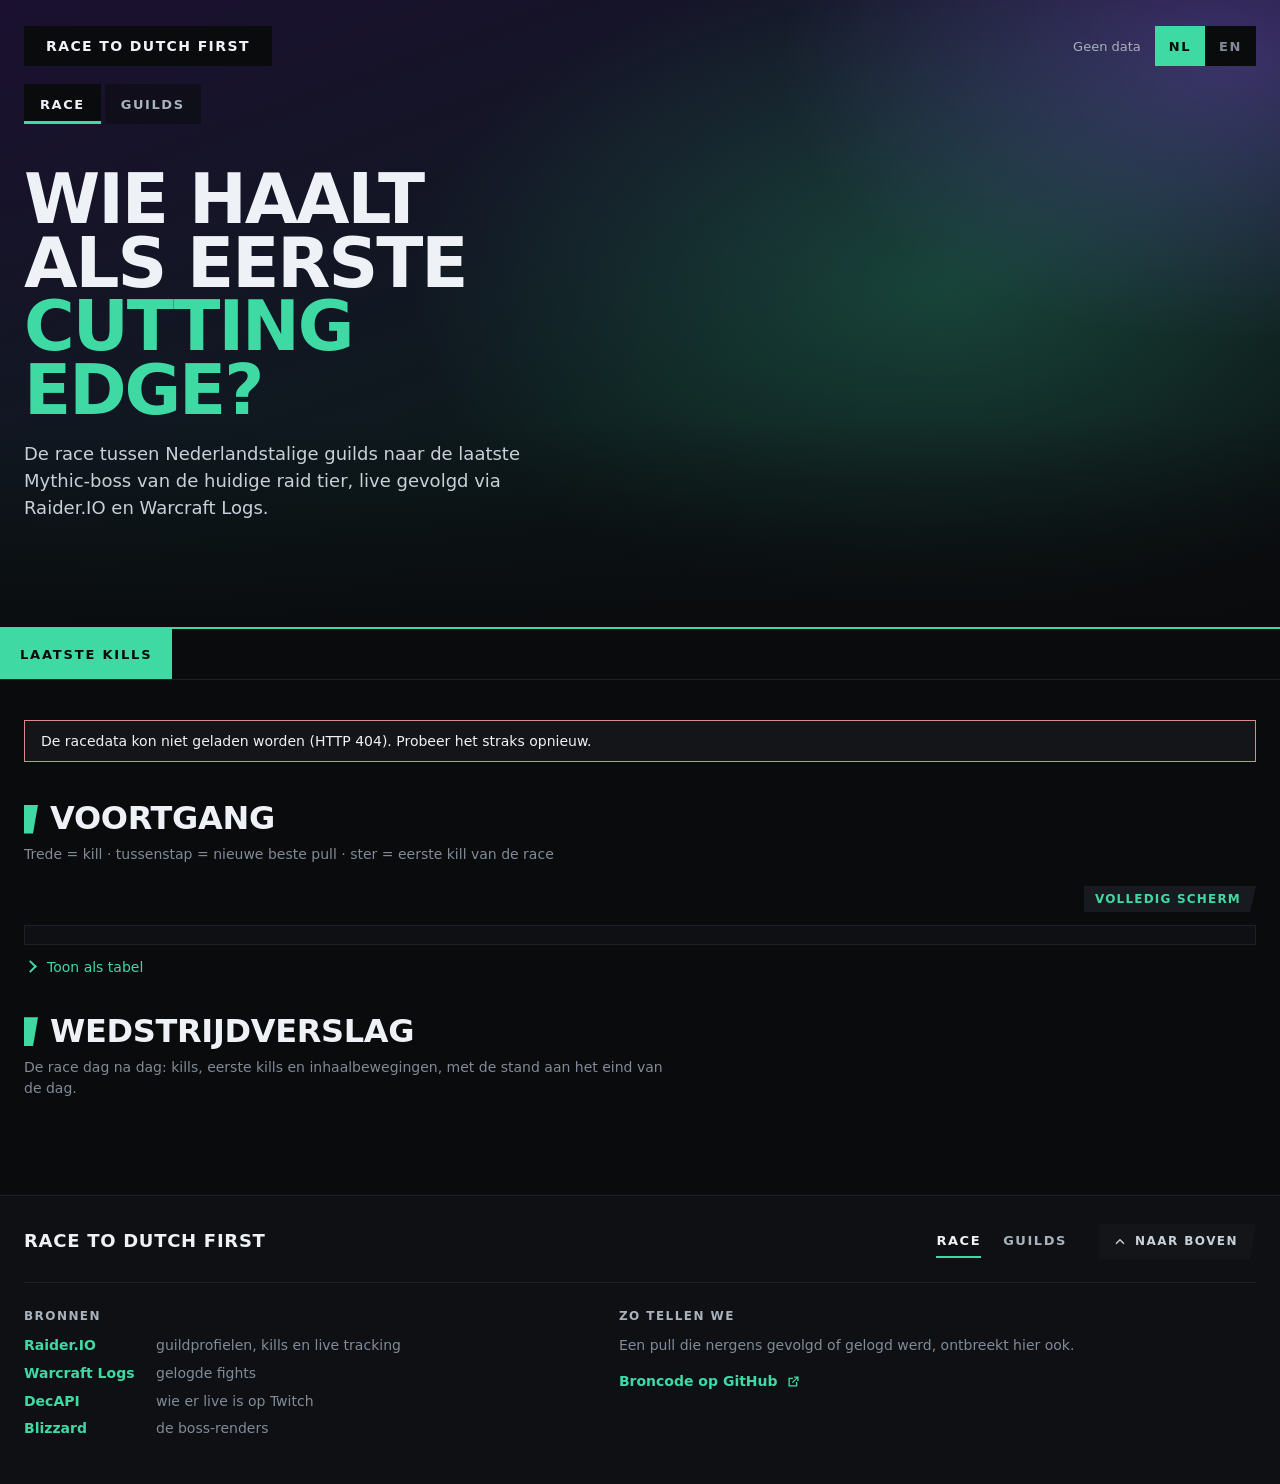
==== site/index.html @ 67e61bc3 "Board as a 9-boss race track, views, legibility floor (#32) * Board as a 9-boss race track, views (R" ====
<!DOCTYPE html>
<html lang="nl">
<head>
<meta charset="utf-8">
<meta name="viewport" content="width=device-width,initial-scale=1">
<meta http-equiv="Content-Security-Policy" content="default-src 'self'; script-src 'self'; style-src 'self' https://fonts.googleapis.com; font-src https://fonts.gstatic.com; img-src 'self' data: https://static-cdn.jtvnw.net; frame-src https://player.twitch.tv; connect-src 'self'; object-src 'none'; base-uri 'none'; form-action 'none';">
<title>Race to Dutch First · Nederlandstalige WoW-guilds naar Cutting Edge</title>
<meta name="description" content="Welke Nederlandstalige World of Warcraft-guild haalt als eerste Cutting Edge? De race naar de laatste Mythic-boss, live gevolgd.">
<link rel="canonical" href="https://racetodutchfirst.bmiest.be/">
<link rel="alternate" hreflang="nl" href="https://racetodutchfirst.bmiest.be/">
<link rel="alternate" hreflang="en" href="https://racetodutchfirst.bmiest.be/?lang=en">
<link rel="alternate" hreflang="x-default" href="https://racetodutchfirst.bmiest.be/">
<meta name="theme-color" content="#0a0b0d">
<meta property="og:type" content="website">
<meta property="og:url" content="https://racetodutchfirst.bmiest.be/">
<meta property="og:site_name" content="Race to Dutch First">
<meta property="og:title" content="Race to Dutch First: wie haalt als eerste Cutting Edge?">
<meta property="og:description" content="De race tussen Nederlandstalige guilds naar de laatste Mythic-boss, live gevolgd. Het klassement in deze afbeelding wordt bij elke verversing opnieuw gemaakt.">
<meta property="og:locale" content="nl_NL">
<meta property="og:locale:alternate" content="en_GB">
<meta property="og:image" content="https://racetodutchfirst.bmiest.be/og.png">
<meta property="og:image:width" content="1200">
<meta property="og:image:height" content="630">
<meta property="og:image:alt" content="Het klassement van Race to Dutch First: per guild de Mythic-kills en de huidige boss.">
<meta name="twitter:card" content="summary_large_image">
<link rel="stylesheet" href="tokens.css">
<link rel="stylesheet" href="style.css">
<link rel="stylesheet" href="halloffame.css">
<link rel="stylesheet" href="splash.css">
</head>
<body>

<header class="sp">
  <div class="sp__top">
    <div class="bug">
      <span id="bugLive" class="bug__live" hidden><span class="live-dot" aria-hidden="true"></span><span data-i18n="hero.live">Live</span></span>
      <span class="bug__title">Race to Dutch First</span>
      <span id="bugDay" class="bug__day" hidden></span>
    </div>
    <div class="sp__end">
      <p id="updated" class="updated sp__upd" data-i18n="footer.loading">Data laden…</p>
      <div id="streamers" class="streamers" hidden>
        <button id="streamersBtn" type="button" class="streamers__btn" aria-expanded="false" aria-controls="streamersPanel" aria-haspopup="dialog">
          <span id="streamersLive" class="streamers__live" hidden><span class="live-dot" aria-hidden="true"></span><span id="streamersLiveN"></span></span>
          <span class="streamers__label" data-i18n="streams.btn">Streamers</span>
        </button>
        <div id="streamersPanel" class="streamers__panel" role="dialog" aria-labelledby="streamersTitle" hidden></div>
      </div>
      <div id="seasonSwitch" class="lang-switch season-switch" role="group" data-i18n-aria-label="season.label" aria-label="Seizoen" hidden></div>
      <div class="lang-switch" role="group" data-i18n-aria-label="lang.label" aria-label="Taal">
        <button type="button" data-lang="nl" aria-pressed="true" lang="nl">NL</button>
        <button type="button" data-lang="en" aria-pressed="false" lang="en">EN</button>
      </div>
    </div>
  </div>

  <nav class="views" data-i18n-aria-label="nav.label" aria-label="Weergave">
    <a href="#race" data-view="race" aria-current="page" data-i18n="nav.race">Race</a>
    <a href="#guilds" data-view="guilds" data-i18n="nav.guilds">Guilds</a>
    <a id="navHof" href="#halloffame" data-view="hof" class="js-nav-hof" data-i18n="nav.hof" hidden>Hall of fame</a>
  </nav>

  <div class="sp__stage v-race">
    <div id="heroArt" class="sp__art" aria-hidden="true" hidden></div>
    <h1 class="sp__title"><span data-i18n="title.a">Wie haalt als eerste</span> <em data-i18n="title.b">Cutting Edge?</em></h1>
    <p class="sp__lead" data-i18n="lead">De race tussen Nederlandstalige guilds naar de laatste Mythic-boss van de huidige raid tier, live gevolgd via Raider.IO en Warcraft Logs.</p>
    <div id="tierPills" class="sp__tier"></div>
    <section id="onAir" class="onair" aria-labelledby="onAirHeading" hidden></section>
    <section class="sp__board" aria-labelledby="ltHeading">
      <h2 id="ltHeading" class="visually-hidden" data-i18n="hero.standings">Klassement</h2>
      <ol id="lowerThirds" class="board"></ol>
    </section>
  </div>

  <div class="ticker v-race">
    <h2 class="ticker__label" data-i18n="feed.h">Laatste kills</h2>
    <ol id="killFeed" class="ticker__list"></ol>
  </div>
</header>

<div class="page">


  <div id="globalError" class="error-capsule" role="alert" hidden></div>

  <section id="winnerBanner" class="winner v-race" aria-live="polite" hidden></section>
  <div id="sideRaids" class="side-raids v-race" hidden></div>

  <section class="view v-race" aria-labelledby="timelineHeading">
    <h2 id="timelineHeading" class="view__title" data-i18n="timeline.h">Voortgang</h2>
    <p class="section-caption" data-i18n="timeline.cap">Trede = kill · tussenstap = nieuwe beste pull · ster = eerste kill van de race</p>
    <div id="timelineBox" class="tl-box">
      <div class="tl-bar">
        <span class="tl-bar__title" data-i18n="timeline.h">Voortgang</span>
        <div id="vgMode" class="seg" role="group" data-i18n-aria-label="vg.mode" aria-label="Weergave van de voortgang"></div>
        <div id="vgRange" class="seg seg--quiet tl-only" role="group" data-i18n-aria-label="vg.range" aria-label="Periode"></div>
        <span id="vgHint" class="tl-hint tl-only"></span>
        <button id="timelineFull" type="button" class="pill pill--action tl-full" aria-pressed="false" aria-controls="timelineBox"><span id="timelineFullLabel">Volledig scherm</span></button>
      </div>
      <div class="tl-stage">
        <div id="timeline" class="chart timeline-chart" tabindex="0" role="group"></div>
        <div id="tlBrush" class="tl-brush" hidden></div>
        <div id="tlReadout" class="tl-readout" role="status"></div>
        <div id="tlBump" class="chart tl-alt" hidden></div>
        <div id="tlSmall" class="chart tl-small" hidden></div>
        <div id="tlPlayer" class="rp-controls" hidden></div>
        <div id="tlReplay" class="tl-replay" hidden></div>
        <div id="tlRing" class="chart tl-alt" hidden></div>
      </div>
    </div>
    <details class="as-table">
      <summary class="disclose" data-i18n="timeline.asTable">Toon als tabel</summary>
      <div class="table-wrap"><table id="timelineTable" class="data-table"></table></div>
    </details>
  </section>

  <section id="raceLog" class="view v-race" aria-labelledby="logHeading">
    <h2 id="logHeading" class="view__title" data-i18n="log.h">Wedstrijdverslag</h2>
    <p class="section-caption" data-i18n="log.cap">De race dag na dag: kills, eerste kills en inhaalbewegingen, met de stand aan het eind van de dag.</p>
    <ol id="logList" class="log"></ol>
    <div id="logMore" class="log-more"></div>
  </section>

  <section class="view v-guilds" aria-labelledby="guildHeading">
    <h2 id="guildHeading" class="view__title" data-i18n="guild.h">Per guild</h2>
    <p class="section-caption" data-i18n="guild.cap">Per boss de killdatum of de beste pull; rechts elke pull op de huidige boss.</p>
    <div class="table-wrap gs-wrap" tabindex="0" role="region" aria-labelledby="guildHeading">
      <table id="guildSheets" class="gs"></table>
    </div>
  </section>

  <section id="hallOfFame" class="view v-hof" aria-labelledby="hofHeading" hidden>
    <h2 id="hofHeading" class="view__title" data-i18n="hof.h">Hall of fame</h2>
    <p class="section-caption" data-i18n="hof.cap">Kies een boss: wie hem als eerste versloeg, met welk team, en wie volgde.</p>
    <div id="hofTabs" class="hof-tabs" role="tablist" aria-label="Bosses" data-i18n-aria-label="hof.tabs"></div>
    <div id="hofStage" class="hof-box" role="tabpanel" tabindex="0"></div>
    <h3 id="hofPresentHeading" class="hof-subtitle" data-i18n="hof.present.h">Altijd paraat</h3>
    <p class="section-caption" data-i18n="hof.present.cap">Per guild de raiders die bij elke Mythic-kill van hun guild waren. Een alt telt apart.</p>
    <div id="hofPresent" class="hof-present"></div>
    <div id="hofMore" class="hof-more"></div>
    <div id="hofAll" class="hof-all" hidden>
      <h3 id="hofRaidersHeading" class="hof-subtitle" data-i18n="hof.raiders.h">Raiders</h3>
      <p class="section-caption" data-i18n="hof.raiders.cap">Eerst wie het vaakst bij de eerste kill van de race was, dan wie de meeste bosses mee versloeg met zijn guild. Het zijn characters, geen spelers: een alt telt apart.</p>
      <div class="table-wrap hof-table-wrap" tabindex="0" role="region" aria-labelledby="hofRaidersHeading">
        <table id="hofRaiders" class="data-table hof-table"></table>
      </div>
    </div>
  </section>


</div>

<footer class="site-footer">
  <div class="ft">
    <div class="ft__head">
      <p class="ft__id"><span class="ft__name">Race to Dutch First</span><span id="ftMeta" class="ft__meta"></span></p>
      <nav class="ft__nav" data-i18n-aria-label="nav.label" aria-label="Weergave">
        <a href="#race" data-view="race" data-i18n="nav.race">Race</a>
        <a href="#guilds" data-view="guilds" data-i18n="nav.guilds">Guilds</a>
        <a href="#halloffame" data-view="hof" class="js-nav-hof" data-i18n="nav.hof" hidden>Hall of fame</a>
      </nav>
      <button id="toTop" type="button" class="ft__up"><svg viewBox="0 0 24 24" aria-hidden="true" focusable="false"><path d="M6 14l6-6 6 6"/></svg><span data-i18n="footer.top">Naar boven</span></button>
    </div>
    <div class="ft__cols">
      <section aria-labelledby="ftSrcH">
        <h2 id="ftSrcH" class="ft__h" data-i18n="footer.src1">Bronnen</h2>
        <ul class="ft__src">
          <li><a href="https://raider.io" rel="noopener">Raider.IO</a><span data-i18n="footer.src2">guildprofielen, kills en live tracking</span></li>
          <li id="srcWcl"><a href="https://www.warcraftlogs.com" rel="noopener">Warcraft Logs</a><span data-i18n="footer.src3">gelogde fights</span></li>
          <li id="srcLive"><a href="https://decapi.me" rel="noopener">DecAPI</a><span data-i18n="footer.srcLive">wie er live is op Twitch</span></li>
          <li><a href="https://worldofwarcraft.blizzard.com" rel="noopener">Blizzard</a><span data-i18n="footer.srcArt">de boss-renders</span></li>
        </ul>
      </section>
      <section aria-labelledby="ftHowH">
        <h2 id="ftHowH" class="ft__h" data-i18n="footer.howH">Zo tellen we</h2>
        <p id="wclNote"></p>
        <p id="pullNote">Een pull die nergens gevolgd of gelogd werd, ontbreekt hier ook.</p>
        <a class="ft__code" href="https://github.com/reniersworx/racetodutchfirst" rel="noopener"><span data-i18n="footer.code">Broncode op GitHub</span><svg viewBox="0 0 24 24" aria-hidden="true" focusable="false"><path d="M14 5h5v5M19 5l-8 8M17 14v5H5V7h5"/></svg></a>
      </section>
    </div>
  </div>
</footer>

<script src="bossart.js"></script>
<script src="i18n.js"></script>
<script src="app.js"></script>
<script src="voortgang.js"></script>
<script src="halloffame.js"></script>
<script src="live.js"></script>
</body>
</html>
---- site/tokens.css ----
@import url('https://fonts.googleapis.com/css2?family=Outfit:wght@300;400;500;600;700;800&family=JetBrains+Mono:wght@400;500;700&display=swap');

:root{
  /* ---- grond -------------------------------------------------------
     Vlakke tinten, geen gradients. Een egaal vlak kost na de keyframe
     bijna geen bitrate; een verloop over 2560px kost 'm elke frame en
     gaat banden op 8 Mbps. */
  --ink-900:#0a0b0d;
  --ink-850:#0e1014;
  --ink-800:#131519;
  --ink-750:#171a1f;
  --ink-700:#1e2228;
  --ink-600:#2a2f37;
  --ink-500:#3a414b;
  --ink-400:#5b6470;
  --ink-300:#818b98;
  --ink-200:#a8b1bc;

  /* Niet puur #fff: puur wit clipt en gaat ringen op de AMF-encoder. */
  --paper    :#eef1f5;
  --paper-dim:#c9d0d8;

  /* ---- accenten ----------------------------------------------------
     jade  = Mistweaver Monk (#00ff98) gedempt zodat hij niet bloedt
     holy  = Priest klassekleur, puur wit, alleen voor lichtaccenten */
  --jade      :#3fd9a4;
  --jade-deep :#1f8d68;
  --jade-ghost:rgba(63,217,164,.13);
  --holy      :#ffffff;
  --gold      :#d8b263;
  --rose      :#d98b8b;
  /* Alleen voor LIVE (het blokje in de bug van de webpagina's), nooit op
     een stream-pagina: daar weet iedereen al dat je live bent. Familie-
     token uit bmiest-design; de race-site leest hem vanaf hier. */
  --live-red  :#c93339;

  /* ---- vorm (uit Amused: capsules, pillen, ribbons) ---------------- */
  --r-cap :30px;
  --r-pill:999px;
  --pad   :32px;
  --gap   :20px;

  --f-display:'Outfit','Segoe UI',system-ui,-apple-system,sans-serif;
  --f-mono   :'JetBrains Mono','Cascadia Mono',Consolas,monospace;

  /* ---- motion ------------------------------------------------------
     Kort en lokaal. Doorlopende animatie over de volle breedte trekt
     bitrate weg bij je gameplay, dus die zit er nergens in. */
  --t-fast:160ms;
  --t-med :300ms;
  --t-slow:420ms;
  --ease  :cubic-bezier(.22,.61,.36,1);
}

*{margin:0;padding:0;box-sizing:border-box}

body{
  font-family:var(--f-display);
  color:var(--paper);
  -webkit-font-smoothing:antialiased;
  overflow:hidden;
}

.mono{font-family:var(--f-mono);font-variant-numeric:tabular-nums}
.u    {text-transform:uppercase;letter-spacing:.14em}
---- site/style.css ----
/* =====================================================================
   Race to Dutch First: the sections below the hero (splash.css is the hero).
   Design language v2 (DESIGN.md): the overlay's ribbons, slanted pills, the
   flat inks. Colours, fonts and radii come from tokens.css
   (copied unchanged from the overlay; --live-red sits in splash.css);
   a guild's own colour arrives from race.json as --guild on its element.
   tokens.css sets body{overflow:hidden} for a fixed OBS canvas: undone here.
   ===================================================================== */

html { background: var(--ink-900); }
body { overflow: auto; background: var(--ink-900); min-height: 100vh; }

a { color: var(--jade); text-decoration-color: var(--jade-ghost); text-underline-offset: 3px; }
a:hover { text-decoration-color: var(--jade); }
:focus-visible { outline: 2px solid var(--jade); outline-offset: 3px; }
[hidden] { display: none !important; }

.page {
  max-width: 1320px; margin: 0 auto; padding: 40px 24px 72px;
  display: flex; flex-direction: column; gap: 40px;
}

.visually-hidden {
  position: absolute; width: 1px; height: 1px; overflow: hidden;
  clip-path: inset(50%); white-space: nowrap;
}

/* ---- ribbon (the board rows in the hero) ------------------------------ */
.rib { display: flex; flex-direction: column; flex: 0 0 auto; min-width: 0; }
.rib__bar {
  height: var(--rib-h, 34px); padding: 1px; background: var(--ink-600);
  clip-path: polygon(0 0, 100% 0, calc(100% - var(--rib-cut, 11px)) 100%, 0 100%);
}
.rib__in {
  height: 100%; display: flex; align-items: center; background: var(--ink-800);
  clip-path: polygon(0 0, 100% 0, calc(100% - var(--rib-cut, 11px) + 1px) 100%, 0 100%);
  padding-right: calc(var(--rib-cut, 11px) + 12px);
}
.rib__acc {
  flex: 0 0 var(--rib-h, 34px); width: var(--rib-h, 34px); height: 100%;
  background: var(--acc, var(--jade)); color: var(--ink-900);
  clip-path: polygon(0 0, 100% 0, calc(100% - 10px) 100%, 0 100%);
  display: grid; place-items: center;
}
.rib__acc svg { width: 15px; height: 15px; }
.rib__val { padding-left: 13px; font-size: 16px; font-weight: 600; white-space: nowrap; }

/* NL | EN in the top bar's broadcast-bug language: flush square blocks at its height, the
   active one solid jade like the race day, the other on ink. */
.lang-switch { display: inline-flex; flex: 0 0 auto; height: 40px; }
.lang-switch button {
  font: inherit; font-size: 13px; font-weight: 800; letter-spacing: .12em; cursor: pointer;
  padding: 0 14px; border: 0; background: var(--ink-900); color: var(--ink-300);
  transition: color var(--t-fast) var(--ease), background var(--t-fast) var(--ease);
}
.lang-switch button:hover { color: var(--paper); }
.lang-switch button[aria-pressed="true"] { background: var(--jade); color: var(--ink-900); }

/* ---- header ---------------------------------------------------------- */


/* ---- pills ------------------------------------------------------------ */
.pill {
  display: inline-flex; align-items: center; gap: 6px; padding: 6px 15px 6px 11px;
  font-size: 12px; font-weight: 700; letter-spacing: .1em; text-transform: uppercase; white-space: nowrap;
  background: var(--ink-750); color: var(--ink-200);
  clip-path: polygon(0 0, 100% 0, calc(100% - 6px) 100%, 0 100%);
}
/* A pill that is a button (Hall of fame: show all raiders). */
.pill--action { border: 0; font-family: inherit; cursor: pointer; color: var(--jade); transition: background var(--t-fast) var(--ease); }
.pill--action:hover { background: var(--ink-700); }

/* ---- sections --------------------------------------------------------- */
.view { min-width: 0; }
/* Section heads in the poster's voice: Outfit 800 caps behind a slanted jade cap. */
.view__title {
  display: flex; align-items: center; gap: 12px; margin-bottom: 8px;
  font-size: clamp(24px, 2.6vw, 32px); font-weight: 800; letter-spacing: -.01em; line-height: 1.05;
  text-transform: uppercase; color: var(--paper);
}
.view__title::before {
  content: ""; flex: 0 0 14px; width: 14px; height: .9em; background: var(--jade);
  clip-path: polygon(0 0, 100% 0, calc(100% - 5px) 100%, 0 100%);
}
.section-caption { font-size: 14px; line-height: 1.5; color: var(--ink-300); max-width: 72ch; margin-bottom: 18px; }
.chart { width: 100%; min-width: 0; }
.chart svg { display: block; width: 100%; height: auto; overflow: visible; }
.muted-note { color: var(--ink-300); font-size: 14px; }

.error-capsule {
  display: flex; align-items: center; gap: 10px; padding: 12px 16px; font-size: 14px;
  background: var(--ink-800); border: 1px solid var(--rose); color: var(--paper);
}

/* ---- winner banner ---------------------------------------------------- */
.winner {
  display: grid; grid-template-columns: auto minmax(0, 1fr); align-items: center; gap: 22px;
  padding: 26px 30px; background: var(--ink-800); border: 2px solid var(--gold);
}
.winner__icon { width: 64px; height: 64px; color: var(--gold); }
.winner__label { font-size: 12px; font-weight: 700; letter-spacing: .2em; text-transform: uppercase; color: var(--gold); }
.winner__name { font-size: clamp(30px, 5vw, 52px); font-weight: 700; line-height: 1.05; letter-spacing: -.02em; color: var(--paper); }
.winner__text { margin-top: 6px; font-size: 16px; color: var(--paper-dim); }

/* ---- race track (SVG) --------------------------------------------------- */
.timeline-chart text { font-family: var(--f-display); }
.svg-axis { fill: var(--ink-300); font-size: 12px; font-family: var(--f-mono) !important; }
.svg-grid { stroke: var(--ink-700); stroke-width: 1; }


/* ---- raiding now: the jade pulsing dot (board rows, Per guild rows) ---------- */
.live-dot {
  width: 7px; height: 7px; border-radius: var(--r-pill); background: var(--jade); flex: 0 0 7px;
  animation: live-pulse 1.6s var(--ease) infinite;
}
@keyframes live-pulse { 50% { opacity: .3; } }


/* ---- legend + tables ------------------------------------------------------ */
.legend { display: flex; flex-wrap: wrap; gap: 8px 20px; list-style: none; margin-top: 14px; font-size: 14px; color: var(--paper-dim); }
.legend li { display: inline-flex; align-items: center; gap: 8px; }
.swatch { width: 14px; height: 4px; background: var(--guild, var(--jade)); flex: 0 0 14px; }
.dot { width: 9px; height: 9px; border-radius: var(--r-pill); background: var(--guild, var(--jade)); flex: 0 0 9px; display: inline-block; }

.as-table { margin-top: 14px; font-size: 14px; color: var(--paper-dim); }
.as-table summary { cursor: pointer; color: var(--jade); width: max-content; }
/* One drawn disclosure mark for every <details> on the page (no browser triangle). */
.disclose { list-style: none; display: flex; align-items: center; gap: 10px; }
.disclose::-webkit-details-marker { display: none; }
.disclose::before {
  content: ""; flex: 0 0 auto; width: 7px; height: 7px; margin: 0 2px; border-right: 2px solid var(--jade); border-bottom: 2px solid var(--jade);
  transform: rotate(-45deg); transition: transform var(--t-fast) var(--ease);
}
details[open] > .disclose::before { transform: rotate(45deg); }
.as-table[open] summary { margin-bottom: 10px; }
.table-wrap { max-width: 100%; }
.data-table { border-collapse: collapse; font-size: 13px; }
.data-table th, .data-table td { text-align: left; padding: 6px 14px 6px 0; border-bottom: 1px solid var(--ink-700); vertical-align: top; }
.data-table th { color: var(--ink-200); font-weight: 600; }

.ce-tag { margin-left: 8px; font-size: 12px; font-weight: 700; letter-spacing: .12em; color: var(--jade); }
.pill--jade { color: var(--jade); }
::selection { background: var(--jade-ghost); color: var(--paper); }
.boss-thumb {
  display: inline-grid; place-items: center; width: 40px; height: 40px; margin-right: 12px; vertical-align: middle;
  overflow: hidden; background: var(--ink-750); clip-path: polygon(0 0, 100% 0, calc(100% - 6px) 100%, 0 100%);
}
.boss-thumb img { width: 100%; height: 100%; object-fit: cover; object-position: 50% 0; }
.boss-thumb__mono { font-size: 18px; font-weight: 800; color: var(--ink-400); }

/* ---- Voortgang chart ---------------------------------------------------------------- */
.svg-night { fill: rgba(63, 217, 164, .045); }
.svg-step { fill: none; stroke: var(--guild); stroke-linejoin: round; stroke-linecap: round; }
.svg-node { fill: var(--ink-850); stroke: var(--guild); stroke-width: 2; }
.svg-star { fill: var(--gold); stroke: var(--ink-850); stroke-width: 1.5; }
.svg-end { fill: var(--guild); font: 700 14px var(--f-display); }
.svg-end__n { fill: var(--paper-dim); font: 500 12px var(--f-mono); }
.svg-end__go { fill: var(--ink-200); font: 500 12px var(--f-mono); }
/* The finish: a jade band over the top level, the CE boss's head and name in it, a 2px line. */
.svg-finish { fill: rgba(63, 217, 164, .1); }
.svg-finish__line { stroke: var(--jade); stroke-width: 2; }
.svg-finish__label { fill: var(--jade); font: 800 12px var(--f-display); letter-spacing: .12em; text-transform: uppercase; }
/* The way still to go: a bar per guild from where it stands up to the finish line. */
/* The chosen moment. */
.svg-cross { stroke: var(--paper-dim); stroke-width: 1; stroke-dasharray: 3 3; }
.svg-cross-dot { fill: var(--ink-900); stroke: var(--guild); stroke-width: 2.5; }
.timeline-chart {
  background: var(--ink-850); border: 1px solid var(--ink-700); padding: 14px 0 4px;
  cursor: crosshair; touch-action: pan-y; user-select: none; -webkit-user-select: none;
}
.timeline-chart:focus-visible { outline-offset: 2px; }
.tl-stage { position: relative; }
/* Drag to zoom: the stretch being selected. */
.tl-brush {
  position: absolute; pointer-events: none; left: var(--bx); width: var(--bw); top: calc(var(--by) + 15px); height: var(--bh);
  background: rgba(63, 217, 164, .12); box-shadow: inset 1px 0 0 var(--jade), inset -1px 0 0 var(--jade);
}
/* The standings at the chosen moment (now, until one is picked), in a strip under the chart: it
   never covers a line, and its rank blocks carry the guild colours, so it is the legend too. */
.tl-readout { margin-top: 4px; padding: 10px 14px 12px; background: var(--ink-850); border: 1px solid var(--ink-700); }
.tl-readout__head { display: flex; align-items: center; gap: 10px; min-height: 24px; margin-bottom: 8px; }
.tl-readout__when { font-size: 14px; font-weight: 700; color: var(--paper); }
.tl-readout__day { font-family: var(--f-mono); font-size: 12px; color: var(--ink-300); }
.tl-readout__x {
  display: inline-flex; align-items: center; gap: 6px; height: 26px; margin-left: auto; padding: 0 8px; border: 0;
  background: none; color: var(--ink-300); font: inherit; font-size: 12px; font-weight: 700; letter-spacing: .1em; text-transform: uppercase; cursor: pointer;
}
.tl-readout__x:hover { color: var(--paper); }
.tl-readout__list { list-style: none; display: grid; grid-template-columns: repeat(auto-fit, minmax(210px, 1fr)); gap: 8px 18px; }
.tl-readout__list li { display: grid; grid-template-columns: 22px minmax(0, 1fr) auto; gap: 0 10px; align-items: baseline; min-width: 0; }
.tl-readout__rank {
  grid-row: 1 / 3; align-self: start; display: grid; place-items: center; height: 22px; margin-top: 1px;
  background: var(--guild); color: var(--ink-900); font-family: var(--f-mono); font-size: 12px; font-weight: 800;
  clip-path: polygon(0 0, 100% 0, calc(100% - 3px) 100%, 0 100%);
}
.tl-readout__name { font-size: 14px; font-weight: 600; color: var(--paper); overflow: hidden; text-overflow: ellipsis; white-space: nowrap; }
.tl-readout__k { font-family: var(--f-mono); font-size: 13px; font-weight: 700; color: var(--paper); }
.tl-readout__boss { grid-column: 2 / 4; font-size: 12px; color: var(--paper-dim); overflow: hidden; text-overflow: ellipsis; white-space: nowrap; }
.tl-readout.is-picked { border-color: var(--ink-600); }

/* The bar above the chart: Grafiek | Replay, the period, a one-line hint, full screen. Flush
   blocks like NL | EN, a step smaller; the period's open block in paper on ink-700. */
.seg { display: inline-flex; flex: 0 0 auto; height: 32px; }
.seg button {
  font: inherit; font-size: 12px; font-weight: 800; letter-spacing: .1em; text-transform: uppercase; cursor: pointer;
  padding: 0 12px; border: 0; background: var(--ink-850); color: var(--ink-300);
  transition: color var(--t-fast) var(--ease), background var(--t-fast) var(--ease);
}
.seg button:hover { color: var(--paper); }
.seg button[aria-pressed="true"] { background: var(--jade); color: var(--ink-900); }
.seg--quiet button[aria-pressed="true"] { background: var(--ink-700); color: var(--paper); }
.seg button:focus-visible { outline-offset: -2px; }
.tl-hint { flex: 1 1 240px; min-width: 0; font-size: 13px; color: var(--ink-300); }
.tl-box:not([data-mode="chart"]) .tl-only, .tl-box:not([data-mode="chart"]) .tl-readout { display: none !important; }
/* One guild in focus: the rest fade (setFocus in voortgang.js). */
#timelineBox .is-dim { opacity: .18; transition: opacity var(--t-fast) var(--ease); }
#timelineBox .tl-readout li.is-dim { opacity: .4; }
#timelineBox [data-guild] { transition: opacity var(--t-fast) var(--ease); }
.svg-end, .tl-readout__list li { cursor: pointer; }

/* Plaatsen and Ronde: the chart well; Per guild: a grid of small wells. */
.tl-alt { background: var(--ink-850); border: 1px solid var(--ink-700); padding: 14px 0 4px; }
.svg-bump { fill: none; stroke: var(--guild); stroke-width: 4; stroke-linejoin: round; }
.svg-pass { fill: var(--ink-900); stroke: var(--guild); stroke-width: 2.5; }
.svg-pass__lbl { fill: var(--paper-dim); font: 12px var(--f-display); }
.sm-grid { display: grid; grid-template-columns: repeat(var(--sm-cols, 3), minmax(0, 1fr)); gap: 10px; }
.sm { background: var(--ink-850); border: 1px solid var(--ink-700); padding: 10px 0 2px; }
.sm svg { display: block; }
.sm__head { display: flex; align-items: baseline; gap: 8px; padding: 0 10px; }
.sm__rank { align-self: center; display: grid; place-items: center; width: 22px; height: 22px; background: var(--guild); color: var(--ink-900); font-size: 12px; font-weight: 800; clip-path: polygon(0 0, 100% 0, calc(100% - 3px) 100%, 0 100%); }
.sm__name { flex: 1 1 auto; min-width: 0; font-size: 15px; font-weight: 600; color: var(--paper); overflow: hidden; text-overflow: ellipsis; white-space: nowrap; }
.sm__k { margin-left: 0; font-size: 13px; font-weight: 700; color: var(--paper); }
.sm__go { font-size: 12px; color: var(--ink-300); white-space: nowrap; }
.sm__k { white-space: nowrap; }
.svg-ghost { fill: none; stroke: var(--ink-500); stroke-width: 1.25; }
.svg-area { fill: var(--guild); fill-opacity: .14; stroke: none; }
.svg-lane { fill: none; stroke: var(--ink-750); }
.svg-lane__fill { fill: none; stroke: var(--guild); }
.svg-runner { fill: var(--guild); stroke: var(--ink-850); stroke-width: 2.5; }
.svg-ring__start { fill: var(--jade); font: 800 12px var(--f-display); letter-spacing: .14em; }
.svg-ring__day { fill: var(--jade); font: 800 13px var(--f-display); letter-spacing: .14em; }
.svg-ring__row { fill: var(--guild, var(--paper)); font: 700 15px var(--f-display); }
.tl-box > .tl-stage > #tlPlayer { margin-bottom: 8px; }

/* ---- Wedstrijdverslag: the race as a live blog, newest day first ------------------------ */
.log { list-style: none; display: grid; border-left: 2px solid var(--ink-700); margin-left: 5px; }
.log-day { position: relative; display: grid; grid-template-columns: 170px minmax(0, 1fr); gap: 18px; padding: 14px 0 22px 22px; }
.log-day::before { content: ""; position: absolute; left: -7px; top: 18px; width: 12px; height: 12px; background: var(--jade); clip-path: polygon(0 0, 100% 0, calc(100% - 3px) 100%, 0 100%); }
.log-when { display: grid; gap: 2px; align-content: start; }
.log-when b { font-size: 16px; font-weight: 800; letter-spacing: .04em; text-transform: uppercase; color: var(--paper); }
.log-when span { font-size: 13px; color: var(--ink-300); }
.log-ev { list-style: none; display: grid; gap: 6px; }
.log-e { display: grid; grid-template-columns: 50px minmax(0, 1fr); gap: 10px; font-size: 15px; line-height: 1.45; color: var(--paper-dim); }
.log-e b { font-weight: 600; color: var(--paper); }
.log-e b.log-guild { color: var(--guild); }
.log-t { padding-top: 2px; font-size: 13px; color: var(--ink-300); }
.log-e--first .log-t { color: var(--gold); }
.log-e--pass .log-t { color: var(--jade); }
.log-stand { list-style: none; display: flex; flex-wrap: wrap; gap: 4px; margin-top: 12px; }
.log-stand li { display: inline-flex; align-items: center; gap: 8px; height: 26px; padding-right: 10px; background: var(--ink-800); font-size: 12px; color: var(--paper-dim); }
.log-stand li .mono { color: var(--paper); }
.log-stand__rank { align-self: stretch; display: grid; place-items: center; width: 22px; background: var(--guild); color: var(--ink-900) !important; font-weight: 800; clip-path: polygon(0 0, 100% 0, calc(100% - 3px) 100%, 0 100%); }
.log-more { margin-top: 6px; }
@media (max-width: 720px) {
  .log-day { grid-template-columns: minmax(0, 1fr); gap: 8px; padding-left: 18px; }
  .log-e { grid-template-columns: 44px minmax(0, 1fr); font-size: 14px; }
}

/* ---- Replay: a lane per guild on the board's race track, the finish at the end ---------- */
.tl-replay { padding: 16px 18px 18px; background: var(--ink-850); border: 1px solid var(--ink-700); }
.rp-controls { display: flex; align-items: center; gap: 16px; margin-bottom: 10px; }
.rp-play {
  display: inline-flex; align-items: center; gap: 8px; height: 40px; padding: 0 16px 0 12px; border: 0; cursor: pointer;
  background: var(--jade); color: var(--ink-900); font: inherit; font-size: 13px; font-weight: 800; letter-spacing: .12em; text-transform: uppercase;
  clip-path: polygon(0 0, 100% 0, calc(100% - 8px) 100%, 0 100%);
}
.rp-play svg { width: 18px; height: 18px; fill: currentColor; }
.rp-play[aria-pressed="true"] { background: var(--paper-dim); }
.rp-play:focus-visible { outline-offset: 3px; }
.rp-slider { flex: 1 1 auto; min-width: 0; height: 28px; margin: 0; background: transparent; cursor: pointer; -webkit-appearance: none; appearance: none; }
.rp-slider::-webkit-slider-runnable-track { height: 6px; background: linear-gradient(90deg, var(--jade) var(--fill, 0%), var(--ink-700) 0); }
.rp-slider::-moz-range-track { height: 6px; background: var(--ink-700); }
.rp-slider::-moz-range-progress { height: 6px; background: var(--jade); }
.rp-slider::-webkit-slider-thumb { -webkit-appearance: none; width: 12px; height: 24px; margin-top: -9px; border: 0; background: var(--paper); }
.rp-slider::-moz-range-thumb { width: 12px; height: 24px; border: 0; border-radius: 0; background: var(--paper); }
.rp-slider:focus-visible { outline-offset: 4px; }
.rp-when { flex: 0 0 auto; min-width: 150px; text-align: right; font-family: var(--f-mono); font-size: 13px; color: var(--paper-dim); }
.rp-lanes { list-style: none; display: grid; gap: 6px; }
.rp-lane { display: grid; grid-template-columns: minmax(0, 280px) minmax(0, 1fr) 40px 64px; align-items: center; gap: 0 10px; min-height: 52px; }
.rp-lane--head { min-height: 0; margin-bottom: 2px; }
.rp-who { display: flex; align-items: center; gap: 12px; min-width: 0; height: 46px; padding-right: 18px; background: var(--ink-800); clip-path: polygon(0 0, 100% 0, calc(100% - 10px) 100%, 0 100%); }
.rp-rank { align-self: stretch; display: grid; place-items: center; flex: 0 0 40px; background: var(--guild); color: var(--ink-900); font-size: 18px; font-weight: 800; }
.rp-name { display: grid; min-width: 0; line-height: 1.25; }
.rp-name b { font-size: 16px; font-weight: 600; color: var(--paper); overflow: hidden; text-overflow: ellipsis; white-space: nowrap; }
.rp-boss { font-size: 12px; color: var(--paper-dim); overflow: hidden; text-overflow: ellipsis; white-space: nowrap; }
.rp-track { height: 20px; }
/* The finish line: jade, the height of the lane; the head row carries the CE boss. */
.rp-finish { position: relative; align-self: stretch; }
.rp-finish::before { content: ""; position: absolute; top: -3px; bottom: -3px; left: 0; width: 2px; background: var(--jade); }
.rp-finish--head { display: flex; flex-direction: column; align-items: flex-start; gap: 2px; padding-left: 0; }
.rp-finish--head::before { display: none; }
.rp-ce { width: 40px; height: 40px; margin: 0; }
.rp-finish--head b { font-size: 12px; font-weight: 800; letter-spacing: .12em; color: var(--jade); }
.rp-k { font-size: 22px; font-weight: 800; color: var(--paper); text-align: right; }
.rp-k small { font-size: 13px; font-weight: 600; color: var(--ink-300); }
.rp-lane.is-lead .rp-k { color: var(--gold); }
.tl-box.is-full .tl-replay, .tl-box.is-full .tl-small { flex: 1; min-height: 0; overflow-y: auto; }
.tl-box.is-full .tl-alt { flex: 1; min-height: 0; overflow: hidden; }
@media (max-width: 720px) {
  .rp-controls { flex-wrap: wrap; gap: 10px 12px; }
  .rp-slider { flex-basis: 100%; order: 3; }
  .rp-when { min-width: 0; margin-left: auto; }
  .rp-lane { grid-template-columns: minmax(0, 1fr) 30px 52px; grid-template-areas: "who who k" "track finish finish"; gap: 6px 8px; }
  .rp-lane--head { display: none; }
  .rp-who { grid-area: who; height: 40px; }
  .rp-rank { flex-basis: 34px; font-size: 15px; }
  .rp-track { grid-area: track; height: 14px; }
  .rp-finish { grid-area: finish; }
  .rp-k { grid-area: k; font-size: 18px; }
  .tl-replay { padding: 12px; }
}

/* Voortgang full screen: the box (bar, chart, legend) covers the screen; the chart takes the
   rest of the height and redraws to it. Outside full screen only the button shows in the bar. */
.tl-bar { display: flex; flex-wrap: wrap; align-items: center; gap: 10px 12px; margin-bottom: 10px; }
.tl-full { margin-left: auto; }
@media (max-width: 720px) {
  /* Phones: the view switch and full screen on one row, the period and the hint under it. */
  #vgMode { order: 1; flex: 1 1 100%; max-width: 100%; overflow-x: auto; scrollbar-width: none; }
  #vgMode button { flex: 0 0 auto; }
  .tl-full { order: 2; }
  #vgRange { order: 3; }
  .tl-hint { order: 4; flex-basis: 100%; }
}
.tl-bar__title { display: none; }
.tl-full__icon { width: 12px; height: 12px; fill: none; stroke: currentColor; stroke-width: 2; stroke-linecap: square; }
.tl-box.is-full {
  position: fixed; inset: 0; z-index: 60; display: flex; flex-direction: column; gap: 10px;
  padding: max(16px, env(safe-area-inset-top)) max(24px, env(safe-area-inset-right)) max(16px, env(safe-area-inset-bottom)) max(24px, env(safe-area-inset-left));
  background: var(--ink-900);
}
.tl-box.is-full .tl-bar { justify-content: space-between; margin-bottom: 0; }
.tl-box.is-full .tl-bar__title { display: block; font-size: clamp(18px, 2vw, 26px); font-weight: 800; text-transform: uppercase; color: var(--paper); }
.tl-box.is-full .timeline-chart { flex: 1; min-height: 0; overflow: hidden; }
.tl-box.is-full .tl-stage { flex: 1; min-height: 0; display: flex; flex-direction: column; }
body.has-full { overflow: hidden; }
/* On a big screen the labels grow a step with the chart. */
@media (min-width: 900px) {
  .tl-box.is-full .svg-axis { font-size: 13px; }
  .tl-box.is-full .svg-end { font-size: 16px; }
  .tl-box.is-full .svg-end__n, .tl-box.is-full .svg-end__pct { font-size: 14px; }
}
@media (max-width: 600px) { .tl-box.is-full { padding-left: max(12px, env(safe-area-inset-left)); padding-right: max(12px, env(safe-area-inset-right)); } }

/* ---- Per guild: a row per guild, a cell per boss, then its current-boss pulls ---------- */
.gs-wrap { position: relative; overflow-x: auto; margin: -6px; } /* relative: clips the cells' visually-hidden text too */
/* Fixed layout: the guild and pulls columns keep their width, the nine bosses share the rest. */
.gs { width: 100%; min-width: 1040px; table-layout: fixed; border-collapse: separate; border-spacing: 6px; font-size: 13px; }
.gs-corner, .gs-who { width: 240px; }
.gs-pulls-h, .gs-pulls { width: 230px; }
.gs th, .gs td { text-align: left; vertical-align: middle; }
.gs thead th { vertical-align: bottom; padding: 0 0 4px; font-weight: 500; }
.gs-boss { font-size: 12px; line-height: 1.25; color: var(--ink-200); }
.gs-boss .boss-thumb { display: grid; margin: 0 0 6px; }
.gs-boss__label { display: flex; flex-wrap: wrap; align-items: baseline; gap: 0 5px; min-width: 0; min-height: 2.5em; }
/* Two lines, so a long boss name reads whole instead of ending in an ellipsis. */
.gs-boss__name { min-width: 0; display: -webkit-box; -webkit-box-orient: vertical; -webkit-line-clamp: 2; overflow: hidden; overflow-wrap: anywhere; }
.gs-boss .ce-tag { margin-left: 0; flex: 0 0 auto; }
.gs thead .gs-pulls-h { font-size: 12px; font-weight: 700; letter-spacing: .1em; text-transform: uppercase; color: var(--ink-300); }
.gs-who, .gs-corner { position: sticky; left: 0; z-index: 1; padding: 0; background: var(--ink-900); }
.gs-who__in {
  display: grid; grid-template-columns: 42px minmax(0, 1fr) auto; align-items: center; gap: 0 10px; min-height: 58px; padding-right: 18px;
  background: var(--ink-800); clip-path: polygon(0 0, 100% 0, calc(100% - 10px) 100%, 0 100%);
}
.gs-who__rank { align-self: stretch; display: grid; place-items: center; background: var(--guild); color: var(--ink-900); font-size: 18px; font-weight: 800; }
.gs-who__name { display: flex; flex-direction: column; gap: 2px; min-width: 0; padding-left: 2px; font-size: 16px; font-weight: 600; }
.gs-who__name a { color: var(--paper); text-decoration: none; line-height: 1.15; overflow-wrap: break-word; display: -webkit-box; -webkit-box-orient: vertical; -webkit-line-clamp: 2; overflow: hidden; }
.gs-who__name a:hover { color: var(--jade); }
.gs-who__name .row__live { margin-left: 0; }
.gs-who__wr { font-size: 13px; font-weight: 500; line-height: 1.3; color: var(--ink-300); font-variant-numeric: tabular-nums; }
.gs-who__k { font-size: 22px; font-weight: 800; color: var(--paper); }
.gs-who__k small { font-size: 13px; font-weight: 600; color: var(--ink-300); }
.gs-row--lead .gs-who__k { color: var(--gold); }
.gs-cell { padding: 8px 9px; min-height: 58px; background: var(--ink-850); border: 1px solid var(--ink-700); }
.gs-cell > span { display: block; }
.gs-cell__main { font-family: var(--f-mono); font-size: 13px; color: var(--paper); white-space: nowrap; }
.gs-cell__sub { margin-top: 3px; font-size: 12px; color: var(--ink-300); white-space: nowrap; }
/* Drawn marks (one stroke family): a check for a kill, a star for the race's first kill. */
.gs-cell--kill .gs-cell__main::before {
  content: ""; display: inline-block; width: 10px; height: 10px; margin-right: 6px; vertical-align: -1px;
  background: var(--jade); -webkit-mask: url("data:image/svg+xml,%3Csvg xmlns='http://www.w3.org/2000/svg' viewBox='0 0 12 12'%3E%3Cpath d='M2 6.5 5 9.5 10.5 3' fill='none' stroke='%23000' stroke-width='2.2' stroke-linecap='round' stroke-linejoin='round'/%3E%3C/svg%3E") center / contain no-repeat; mask: url("data:image/svg+xml,%3Csvg xmlns='http://www.w3.org/2000/svg' viewBox='0 0 12 12'%3E%3Cpath d='M2 6.5 5 9.5 10.5 3' fill='none' stroke='%23000' stroke-width='2.2' stroke-linecap='round' stroke-linejoin='round'/%3E%3C/svg%3E") center / contain no-repeat;
}
.gs-cell--first .gs-cell__main { color: var(--gold); }
.gs-cell--first .gs-cell__main::before { background: var(--gold); -webkit-mask-image: url("data:image/svg+xml,%3Csvg xmlns='http://www.w3.org/2000/svg' viewBox='0 0 12 12'%3E%3Cpath d='M6 1 7.5 4.3 11 4.7 8.4 7 9.1 10.5 6 8.8 2.9 10.5 3.6 7 1 4.7 4.5 4.3Z'/%3E%3C/svg%3E"); mask-image: url("data:image/svg+xml,%3Csvg xmlns='http://www.w3.org/2000/svg' viewBox='0 0 12 12'%3E%3Cpath d='M6 1 7.5 4.3 11 4.7 8.4 7 9.1 10.5 6 8.8 2.9 10.5 3.6 7 1 4.7 4.5 4.3Z'/%3E%3C/svg%3E"); }
.gs-meter { height: 5px; margin-top: 5px; background: var(--ink-700); position: relative; }
.gs-meter i { position: absolute; inset: 0 auto 0 0; width: var(--w, 0%); background: var(--guild); }
.gs-cell--none { background: transparent; border-style: dashed; border-color: var(--ink-750); }
.gs-cell--current { border-color: transparent; box-shadow: inset 0 0 0 1px var(--guild); background: var(--ink-800); }
.gs-sep { box-shadow: -4px 0 0 -3px var(--ink-600); }
.gs-cell--current.gs-sep { box-shadow: inset 0 0 0 1px var(--guild); }
.gs-pulls { padding-left: 8px; }
.gs-bars { display: flex; align-items: flex-end; gap: 1px; height: 32px; border-bottom: 1px solid var(--ink-600); }
.gs-bars i { flex: 1; min-width: 1px; height: var(--h, 4%); background: var(--ink-500); }
.gs-bars i.is-best { background: var(--guild); }
.gs-pulls__cap { display: block; margin-top: 6px; font-size: 13px; line-height: 1.4; color: var(--paper-dim); }
.gs-pulls__src-wrap { white-space: nowrap; }
.gs-pulls__best { color: var(--guild); font-weight: 600; white-space: nowrap; }
.gs-pulls__src { color: var(--ink-300); text-decoration: none; }
.gs-pulls__src:hover { color: var(--jade); }

/* ---- footer ------------------------------------------------------------------- */
/* The page's close: a full-width ink-850 band (the ticker's width) under every view. The name
   quietly with season and race day, the views again, back to top; then the sources as a list
   (name, then what it gives) and how the race counts, ending in the code. */
.site-footer { background: var(--ink-850); border-top: 1px solid var(--ink-700); font-size: 14px; line-height: 1.55; color: var(--ink-300); }
.ft { max-width: 1320px; margin: 0 auto; padding: 28px 24px 44px; }
.ft__head { display: flex; flex-wrap: wrap; align-items: center; gap: 14px 32px; padding-bottom: 22px; border-bottom: 1px solid var(--ink-700); }
.ft__id { display: grid; gap: 2px; margin-right: auto; }
.ft__name { font-size: 18px; font-weight: 800; letter-spacing: .04em; text-transform: uppercase; color: var(--paper); }
.ft__meta { font-family: var(--f-mono); font-size: 12px; color: var(--ink-300); }
.ft__nav { display: flex; gap: 22px; }
.ft__nav a {
  padding: 6px 0; font-size: 13px; font-weight: 800; letter-spacing: .12em; text-transform: uppercase;
  color: var(--ink-200); text-decoration: none; box-shadow: inset 0 -2px 0 transparent;
}
.ft__nav a:hover { color: var(--paper); }
.ft__nav a[aria-current="page"] { color: var(--paper); box-shadow: inset 0 -2px 0 var(--jade); }
.ft__up {
  display: inline-flex; align-items: center; gap: 8px; height: 36px; padding: 0 14px; border: 0; background: var(--ink-800);
  font: inherit; font-size: 12px; font-weight: 800; letter-spacing: .12em; text-transform: uppercase; color: var(--paper-dim); cursor: pointer;
  clip-path: polygon(0 0, 100% 0, calc(100% - 6px) 100%, 0 100%); padding-right: 18px;
  transition: color var(--t-fast) var(--ease), background var(--t-fast) var(--ease);
}
.ft__up svg { width: 14px; height: 14px; fill: none; stroke: currentColor; stroke-width: 2.4; stroke-linecap: square; }
.ft__up:hover { color: var(--jade); background: var(--ink-750); }
.ft__cols { display: grid; grid-template-columns: minmax(0, 1fr) minmax(0, 1.2fr); gap: 28px 64px; padding-top: 24px; }
.ft__h { margin-bottom: 10px; font-size: 12px; font-weight: 700; letter-spacing: .12em; text-transform: uppercase; color: var(--ink-200); }
.ft__src { list-style: none; display: grid; gap: 6px; }
.ft__src li { display: grid; grid-template-columns: 120px minmax(0, 1fr); gap: 12px; align-items: baseline; }
.ft__src a { font-weight: 600; text-decoration: none; }
.ft__src a:hover { text-decoration: underline; }
.ft__cols p { max-width: 62ch; }
.ft__cols p + p { margin-top: 8px; }
.ft__code { display: inline-flex; align-items: center; gap: 8px; margin-top: 14px; font-weight: 600; text-decoration: none; }
.ft__code svg { width: 15px; height: 15px; fill: none; stroke: currentColor; stroke-width: 2.2; stroke-linecap: square; }
.ft__code:hover { text-decoration: underline; }
@media (max-width: 720px) {
  .ft { padding: 24px 16px 36px; }
  .ft__cols { grid-template-columns: minmax(0, 1fr); gap: 24px; }
  .ft__head { gap: 14px 20px; }
  .ft__id { flex: 1 1 100%; }
  .ft__nav { gap: 16px; margin-right: auto; }
  .ft__nav a { font-size: 12px; }
  .ft__src li { grid-template-columns: 108px minmax(0, 1fr); }
}
.updated { font-size: 15px; color: var(--paper-dim); }

/* ---- responsive ------------------------------------------------------------------ */
@media (max-width: 720px) {
  .page { padding: 28px 16px 72px; gap: 32px; }
  .winner { grid-template-columns: minmax(0, 1fr); padding: 20px; gap: 12px; }
  .winner__icon { width: 44px; height: 44px; }
}
@media (max-width: 600px) {
  /* Per guild scrolls sideways with the guild column pinned. */
  .gs { min-width: 1120px; }
  .gs-cell { padding: 7px 6px; }
  .gs-cell__main { font-size: 12px; }
  .gs-cell--kill .gs-cell__main::before { margin-right: 4px; }
  .gs-corner, .gs-who { width: 150px; }
  .gs-pulls-h, .gs-pulls { width: 190px; }
  /* The count goes under the name, so names don't break mid-word. */
  .gs-who__in { grid-template-columns: 32px minmax(0, 1fr); grid-template-rows: 1fr auto auto 1fr; gap: 2px 8px; padding: 0 12px 0 0; }
  .gs-who__rank { grid-row: 1 / 5; }
  .gs-who__name { grid-row: 2; }
  .gs-who__k { grid-row: 3; }
  .gs-who__rank { font-size: 15px; }
  .gs-who__name { font-size: 14px; }
  .gs-who__wr-more { display: none; }
  .gs-who__k { grid-column: 2; font-size: 15px; line-height: 1; padding-bottom: 2px; }
}
@media (max-width: 400px) {
  .page { padding: 22px 12px 64px; }
  .rib__val { font-size: 14px; }
}
@media (prefers-reduced-motion: reduce) {
  *, *::before, *::after { animation-duration: .001ms !important; transition-duration: .001ms !important; }
}

/* ---- side raids (a raid that doesn't count, e.g. Sporefall in Season 1) ------------------ */
.side-raids { display: grid; gap: 4px; padding: 12px 16px; background: var(--ink-800); border: 1px solid var(--ink-700); font-size: 14px; color: var(--paper-dim); }
.side-raids__h { color: var(--paper); font-weight: 600; }
---- site/halloffame.css ----
/* Hall of fame (halloffame.js) as a raid journal: boss heads as tabs, a stage per boss with
   the team as a WoW raid frame, "Altijd paraat" per guild, every raider behind a button.
   Same language as style.css: flat inks, right-edge slants, gold for the race's first kill.
   Colours and fonts only from tokens.css; a guild's colour arrives as --guild, a raider's
   class colour as --cls (game data, only on the raid-frame bar). */

.hof-star { width: 14px; height: 14px; flex: 0 0 auto; fill: var(--gold); }

/* A boss render: cut-out, standing on the bottom edge; two bodies for a council. */
.hof-art { position: relative; display: flex; align-items: flex-end; justify-content: center; gap: 4%; overflow: hidden; }
.hof-art img { display: block; max-width: 100%; max-height: 100%; object-fit: contain; object-position: 50% 100%; }
.hof-art--duo img { max-width: 48%; }
.hof-art__mono { align-self: center; font-size: 44px; font-weight: 800; color: var(--ink-500); }

/* ---- tabs: a row of boss heads, scrolling sideways when it doesn't fit ------------------- */
.hof-tabs { position: relative; display: grid; grid-auto-flow: column; grid-auto-columns: minmax(104px, 1fr); gap: 4px;
  max-width: 100%; overflow-x: auto; scrollbar-width: thin; scrollbar-color: var(--ink-600) transparent; }
.hof-tab { display: grid; gap: 5px; justify-items: start; min-width: 0; padding: 0 0 10px; border: 0; border-top: 2px solid transparent;
  background: var(--ink-850); color: var(--paper-dim); font: inherit; text-align: left; cursor: pointer;
  transition: background var(--t-fast) var(--ease); }
.hof-tab__head { width: 100%; height: 76px; padding-top: 8px; background: var(--ink-800); }
.hof-tab__head img { width: 100%; height: 140%; max-height: none; object-fit: cover; object-position: 50% 0; }
.hof-tab__head.hof-art--duo img { width: 48%; }
.hof-tab__head .hof-art__mono { font-size: 28px; }
/* two lines, so a long boss name still reads when ten tabs share the row */
.hof-tab__name { display: -webkit-box; -webkit-box-orient: vertical; -webkit-line-clamp: 2; min-height: 2.5em; max-width: 100%; padding: 0 10px;
  font-size: 13px; font-weight: 600; line-height: 1.25; color: var(--paper); overflow: hidden; overflow-wrap: anywhere; }
.hof-tab__sub { display: inline-flex; align-items: center; gap: 5px; padding: 0 10px; font-size: 12px; color: var(--ink-300); }
.hof-tab__sub .hof-star { width: 11px; height: 11px; }
.hof-tab__sub--ce { font-weight: 700; letter-spacing: .12em; color: var(--jade); }
.hof-tab.is-empty .hof-tab__head img { filter: brightness(0) invert(.12); }
.hof-tab:hover { background: var(--ink-800); }
.hof-tab[aria-selected="true"] { border-top-color: var(--jade); background: var(--ink-800); }
.hof-tab:focus-visible { outline-offset: -2px; }

/* ---- stage: the chosen boss ------------------------------------------------------------ */
.hof-box { margin-top: 4px; background: var(--ink-850); border: 1px solid var(--ink-700); }
.hof-box:focus-visible { outline-offset: 2px; }
.hof-stage { display: grid; grid-template-columns: minmax(280px, 36%) minmax(0, 1fr); min-height: 460px; }
/* An earned trophy stands in the hero's glow (jade behind the body, void at the top right);
   a boss nobody has beaten stays on flat ink. */
.hof-stage__art { padding: 28px 16px 0;
  background:
    radial-gradient(65% 55% at 50% 60%, rgba(63, 217, 164, .2), transparent 70%),
    radial-gradient(55% 50% at 94% 6%, rgba(150, 90, 255, .28), transparent 70%),
    linear-gradient(160deg, #1b1030 0%, #0d1a1c 60%, var(--ink-850) 100%);
  -webkit-mask-image: linear-gradient(#000 80%, transparent); mask-image: linear-gradient(#000 80%, transparent); }
.hof-stage__art img { max-height: 520px; }
.hof-stage.is-empty .hof-stage__art { background: var(--ink-800); }
.hof-stage.is-empty .hof-stage__art img { filter: brightness(0) invert(.1); }
.hof-stage__info { display: flex; flex-direction: column; gap: 14px; min-width: 0; padding: 30px 34px 32px; }
.hof-pill { display: inline-flex; align-items: center; gap: 6px; }
.hof-pill--first { color: var(--gold); }
.hof-pill--quiet { color: var(--ink-300); }
.hof-stage__guild { display: flex; align-items: center; gap: 16px; min-width: 0; font-size: clamp(30px, 4vw, 52px); font-weight: 700; line-height: 1.02; letter-spacing: -.02em; color: var(--paper); }
.hof-stage__guild span { min-width: 0; overflow-wrap: anywhere; }
.hof-stage__guild i { flex: 0 0 22px; width: 22px; height: .9em; background: var(--guild); clip-path: polygon(0 0, 100% 0, calc(100% - 6px) 100%, 0 100%); }
.hof-stage__boss { display: flex; align-items: center; font-size: clamp(26px, 3vw, 40px); font-weight: 800; text-transform: uppercase; color: var(--ink-300); }
.hof-stage__meta { display: flex; flex-wrap: wrap; align-items: center; gap: 6px 16px; font-size: 15px; color: var(--paper-dim); }
.hof-stage__date { color: var(--paper); }

/* Raid frame: a cell per raider, the class colour as the bar along its foot. */
.hof-frame { display: grid; grid-template-columns: minmax(0, 1fr); gap: 14px; }
.hof-frame__role { margin-bottom: 6px; font-size: 12px; font-weight: 700; letter-spacing: .12em; text-transform: uppercase; color: var(--ink-300); }
.hof-frame__cells { list-style: none; display: grid; grid-template-columns: repeat(auto-fill, minmax(124px, 1fr)); gap: 4px; }
.hof-cell { position: relative; display: grid; gap: 1px; min-width: 0; padding: 7px 10px 10px; background: var(--ink-800);
  clip-path: polygon(0 0, 100% 0, calc(100% - 6px) 100%, 0 100%); }
.hof-cell::after { content: ""; position: absolute; left: 0; right: 0; bottom: 0; height: 3px; background: var(--cls); }
.hof-cell a, .hof-cell > span:first-child { font-size: 14px; font-weight: 600; color: var(--paper); text-decoration: none; white-space: nowrap; overflow: hidden; text-overflow: ellipsis; }
.hof-cell a:hover { color: var(--jade); text-decoration: underline; }
.hof-cell__spec { font-size: 12px; color: var(--ink-300); white-space: nowrap; overflow: hidden; text-overflow: ellipsis; }

/* The guilds that followed, with how many days after the first kill. */
.hof-after { padding-top: 14px; border-top: 1px solid var(--ink-700); }
.hof-after__h { margin-bottom: 8px; font-size: 12px; font-weight: 700; letter-spacing: .12em; text-transform: uppercase; color: var(--ink-300); }
.hof-after ol { list-style: none; display: grid; gap: 6px; }
.hof-after li { display: grid; grid-template-columns: 14px minmax(150px, 220px) 64px 76px minmax(0, 1fr); align-items: center; gap: 10px; font-size: 14px; }
.hof-after__n { font-size: 12px; color: var(--ink-300); }
.hof-after__d { font-size: 13px; color: var(--paper-dim); }
.hof-after__gap { font-size: 13px; color: var(--ink-300); }
.hof-after__p { color: var(--ink-300); }
.hof-chip { display: inline-flex; align-items: center; gap: 7px; min-width: 0; color: var(--paper-dim); }
.hof-chip i { flex: 0 0 12px; width: 12px; height: 12px; background: var(--guild); clip-path: polygon(0 0, 100% 0, calc(100% - 3px) 100%, 0 100%); }
.hof-chip span { white-space: nowrap; overflow: hidden; text-overflow: ellipsis; }

/* ---- Altijd paraat ---------------------------------------------------------------------- */
.hof-subtitle {
  display: flex; align-items: center; gap: 10px; margin-top: 48px; margin-bottom: 8px;
  font-size: clamp(20px, 2vw, 24px); font-weight: 800; line-height: 1.05; text-transform: uppercase; color: var(--paper);
}
.hof-subtitle::before {
  content: ""; flex: 0 0 11px; width: 11px; height: .9em; background: var(--jade);
  clip-path: polygon(0 0, 100% 0, calc(100% - 4px) 100%, 0 100%);
}
.hof-present { display: grid; grid-template-columns: minmax(0, 1fr); gap: 10px; }
.hof-present__row { display: grid; grid-template-columns: 260px minmax(0, 1fr); gap: 20px; align-items: start; }
.hof-rib { display: flex; align-items: stretch; height: 40px; min-width: 0; background: var(--ink-800);
  clip-path: polygon(0 0, 100% 0, calc(100% - 10px) 100%, 0 100%); }
.hof-rib__acc { display: grid; place-items: center; flex: 0 0 40px; width: 40px; background: var(--guild); color: var(--ink-900); font-size: 15px; font-weight: 800; }
.hof-rib__name { display: flex; align-items: center; min-width: 0; padding: 0 22px 0 12px; font-size: 16px; font-weight: 600; color: var(--paper); white-space: nowrap; overflow: hidden; text-overflow: ellipsis; }
.hof-present__txt { display: grid; gap: 2px; padding-top: 2px; min-width: 0; }
.hof-present__cap { font-size: 12px; font-weight: 700; letter-spacing: .12em; text-transform: uppercase; color: var(--ink-300); }
.hof-present__names { font-size: 15px; line-height: 1.6; color: var(--paper); }
/* inline-block: a break between names, never inside one */
.hof-present__n { display: inline-block; }
.hof-present__n:not(:last-child)::after { content: "·"; margin: 0 .5em; color: var(--ink-500); }
.hof-present__n a, .hof-present__n span { color: inherit; text-decoration: none; }
.hof-present__n a:hover { color: var(--jade); text-decoration: underline; }

/* ---- every raider, behind the button ---------------------------------------------------- */
.hof-more { margin-top: 18px; }
.hof-more button { border: 0; font: inherit; font-size: 12px; font-weight: 700; letter-spacing: .1em; }
.hof-all .hof-subtitle { margin-top: 28px; }
/* A ranking, not a spreadsheet: capped so the numbers stay next to the names. */
.hof-table-wrap { overflow-x: auto; max-width: 880px; border: 1px solid var(--ink-700); background: var(--ink-850); }
.hof-table { width: 100%; font-size: 14px; }
.hof-table th, .hof-table td { white-space: nowrap; padding: 8px 14px; }
.hof-table thead th { font-size: 12px; color: var(--ink-200); background: var(--ink-850); }
.hof-table tbody tr:hover { background: var(--ink-800); }
.hof-table tbody th { min-width: 0; font-weight: 600; }
.hof-table tbody th a { color: var(--paper); text-decoration: none; }
.hof-table tbody th a:hover { color: var(--jade); text-decoration: underline; }
.hof-meta { margin-left: 8px; font-size: 12px; font-weight: 400; color: var(--ink-300); }
.hof-guild-inline { display: none; }
.hof-table .dot { margin-right: 4px; }
/* .hof-table raises these over .data-table's left alignment; heads stay in the label face. */
.hof-table .hof-num { width: 1%; font-family: var(--f-mono); text-align: right; }
.hof-table thead .hof-num { font-family: inherit; }
.hof-rank--tie { color: var(--ink-300); } /* a shared rank reads once, in paper */
.hof-firsts { color: var(--ink-300); }
.hof-row--first .hof-firsts { color: var(--gold); }

/* ---- smaller screens -------------------------------------------------------------------- */
@media (max-width: 900px) {
  .hof-stage { grid-template-columns: minmax(0, 1fr); min-height: 0; }
  .hof-stage__art { height: 280px; padding-top: 16px; }
  .hof-stage__art img { max-height: 100%; } /* the whole body in the band, not its lower half */
  .hof-stage__info { padding: 10px 20px 24px; }
}
@media (max-width: 720px) {
  .hof-table th, .hof-table td { padding: 7px 10px; }
  .hof-meta { display: block; margin-left: 0; }
  .hof-present__row { grid-template-columns: minmax(0, 1fr); gap: 6px; }
  .hof-after li { grid-template-columns: 14px minmax(0, 1fr) auto auto; }
  .hof-after__p { display: none; }
}
/* Phones: the raid frame in two columns; the guild moves under the name in the table. */
@media (max-width: 600px) {
  .hof-stage__art { height: 240px; }
  .hof-stage__info { padding: 8px 16px 20px; }
  .hof-frame__cells { grid-template-columns: minmax(0, 1fr) minmax(0, 1fr); }
  .hof-table .hof-guild { display: none; }
  /* the second line (guild · realm) and the heads may wrap, so Kills stays on screen */
  .hof-table tbody th, .hof-table thead th { white-space: normal; }
  .hof-guild-inline { display: inline; color: var(--paper-dim); }
  .hof-guild-inline::after { content: " · "; color: var(--ink-400); }
  .hof-guild-inline .dot { margin-right: 2px; }
}
@media (prefers-reduced-motion: reduce) {
  .hof-tab { transition: none; }
}
---- site/splash.css ----
/* =====================================================================
   Splash hero (design language v2 for the race site), sketch A: the
   overlay's language (tokens.css, ribbons, slanted pills, jade + gold)
   grown into a poster. The leader's current boss is the backdrop with
   nothing drawn on it, the question is the title, the board is a column
   of overlay ribbons with a raid-frame bar per guild, and a jade ticker
   (from sketch C) carries the latest kills. Guild colour = --guild/--acc.
   Gold = the leader, the first kill and the winner; jade = the race brand, raiding and the CE
   marker; --live-red = on air (LIVE block, Nu live).
   ===================================================================== */

.sp {
  position: relative; overflow: hidden; border-bottom: 1px solid var(--ink-700);
  background:
    radial-gradient(60% 70% at 74% 42%, rgba(63, 217, 164, .22), transparent 70%),
    radial-gradient(50% 60% at 96% 8%, rgba(150, 90, 255, .32), transparent 70%),
    linear-gradient(160deg, #1b1030 0%, #0d1a1c 55%, var(--ink-900) 100%);
}
.sp::after {
  content: ""; position: absolute; inset: auto 0 0 0; height: 260px; pointer-events: none;
  background: linear-gradient(transparent, var(--ink-900) 92%);
}

/* A new hero boss (app.js motion, View Transition): only the art moves, the page stays put.
   The old render fades and blurs out, the new one rises in. */
.sp__art { view-transition-name: hero-art; }
::view-transition-old(root), ::view-transition-new(root) { animation: none; }
::view-transition-old(hero-art) { animation: 280ms cubic-bezier(.4, 0, 1, 1) both hero-out; }
::view-transition-new(hero-art) { animation: 720ms cubic-bezier(.16, 1, .3, 1) both hero-in; }
@keyframes hero-out { to { opacity: 0; filter: blur(6px); } }
@keyframes hero-in { from { opacity: 0; transform: translateY(24px); } }

/* ---- top --------------------------------------------------------------- */
.sp__top {
  position: relative; z-index: 3; max-width: 1320px; margin: 0 auto; padding: 26px 24px 0;
  display: flex; align-items: center; justify-content: space-between; gap: 16px;
}
/* The broadcast bug from sketch C: flush blocks, no gaps. LIVE in broadcast red (only while a
   guild is really raiding), the name on ink, the race day in jade. */
.bug { display: flex; align-items: stretch; height: 40px; min-width: 0; }
.bug > span { display: flex; align-items: center; font-weight: 800; white-space: nowrap; }
.bug__live { gap: 8px; padding: 0 18px; background: var(--live-red); color: var(--paper); font-size: 13px; letter-spacing: .14em; text-transform: uppercase; }
.bug__live .live-dot { width: 8px; height: 8px; flex: 0 0 8px; border-radius: var(--r-pill); background: rgba(255, 255, 255, .27); box-shadow: 0 0 0 2px var(--paper); animation: live-pulse 1.6s var(--ease) infinite; }
.bug__title { padding: 0 22px; background: var(--ink-900); color: var(--paper); font-size: 14px; letter-spacing: .1em; text-transform: uppercase; }
.bug__day { padding: 0 18px; background: var(--jade); color: var(--ink-900); font-size: 14px; letter-spacing: .06em; text-transform: uppercase; font-variant-numeric: tabular-nums; }
.sp__end { display: flex; align-items: center; gap: 14px; }
.sp__upd { font-size: 13px; color: var(--ink-200); white-space: nowrap; }

/* ---- views ------------------------------------------------------------------
   Race | Guilds | Hall of fame under the bug: the bug's caps on the hero ground, the open view
   in paper with a 3px jade foot (the Hall of fame tab's jade edge, turned down). Only the open
   view's parts show (body[data-view], app.js showView()). */
.views {
  position: relative; z-index: 3; max-width: 1320px; margin: 0 auto; padding: 18px 24px 0;
  display: flex; gap: 4px; overflow-x: auto; scrollbar-width: none;
}
.views a {
  flex: 0 0 auto; display: flex; align-items: center; height: 40px; padding: 0 16px;
  font-size: 13px; font-weight: 800; letter-spacing: .12em; text-transform: uppercase; white-space: nowrap;
  color: var(--ink-200); text-decoration: none; background: rgba(10, 11, 13, .55);
  box-shadow: inset 0 -3px 0 transparent;
  transition: color var(--t-fast) var(--ease), background var(--t-fast) var(--ease), box-shadow var(--t-fast) var(--ease);
}
.views a:hover { color: var(--paper); background: var(--ink-900); }
.views a[aria-current="page"] { color: var(--paper); background: var(--ink-900); box-shadow: inset 0 -3px 0 var(--jade); }
.views a:focus-visible { outline-offset: -2px; }
body[data-view="guilds"] .v-race, body[data-view="guilds"] .v-hof,
body[data-view="hof"] .v-race, body[data-view="hof"] .v-guilds,
body[data-view="race"] .v-guilds, body[data-view="race"] .v-hof { display: none !important; }
/* Off the race view the header is only the bars: a short band of the hero ground. */
body:not([data-view="race"]) .sp { padding-bottom: 24px; }
body:not([data-view="race"]) .sp::after { height: 60px; }

/* ---- stage ----------------------------------------------------------------- */
.sp__stage { position: relative; z-index: 2; max-width: 1320px; margin: 0 auto; padding: 44px 24px 48px; }
/* The boss: self-hosted cut-outs with real alpha, so the jade/void glow reads behind the
   bodies. Only the feet fade out (a long serpent would otherwise end in a hard cut). */
/* The art owns everything right of the board column (820px + a 40px gutter), at the stage's
   full height, so it is the poster without anything on it. Below 1180px that column gets too
   narrow and the boss becomes a band above the title instead (see the media queries). */
.sp__art {
  position: absolute; z-index: -1; top: -20px; bottom: 0; left: calc(24px + 820px + 40px); right: 0;
  display: flex; justify-content: center; align-items: center;
  -webkit-mask-image: linear-gradient(#000 78%, transparent);
  mask-image: linear-gradient(#000 78%, transparent);
}
/* The PNGs are trimmed to the body, so height drives the size and contain keeps wide bosses in. */
.sp__art img { height: 100%; width: auto; max-width: 100%; max-height: calc(var(--nat-h, 9999px) * 2); object-fit: contain; }
.sp__art--pair { gap: 6%; }
/* A render cut off at the top (app.js tidyBossArt) fades in instead of ending in a hard edge. */
.sp__art img.is-cut-top, .hof-stage__art img.is-cut-top { -webkit-mask-image: linear-gradient(transparent, #000 16%); mask-image: linear-gradient(transparent, #000 16%); }
.sp__art--pair img { max-width: 47%; }
/* A lone wide boss (wings, a long body sideways) would shrink in the board-side column, so it
   takes the open field right of the title instead, above the board, up to the page edge. */
@media (min-width: 1181px) {
  .sp__art--wide { left: calc(50% + 40px); right: -60px; bottom: auto; height: 62%; -webkit-mask-image: none; mask-image: none; }
}
.sp__title {
  max-width: 12ch; font-size: clamp(40px, 5.4vw, 74px); font-weight: 800; line-height: .92;
  letter-spacing: -.03em; text-transform: uppercase; color: var(--paper); text-wrap: balance;
}
.sp__title em { font-style: normal; color: var(--jade); }
.sp__lead { margin-top: 18px; max-width: 44ch; font-size: 18px; line-height: 1.5; color: var(--paper-dim); }
.sp__tier { display: flex; flex-wrap: wrap; gap: 8px; margin-top: 18px; }
.sp__tier .pill { background: rgba(10, 11, 13, .72); }

/* ---- the board ------------------------------------------------------------------ */
.sp__board { margin-top: 40px; max-width: 820px; }
.board { list-style: none; display: grid; gap: 8px; }
.row { display: grid; grid-template-columns: 340px 96px minmax(0, 1fr); align-items: center; gap: 20px; }
.row .rib__bar { --rib-h: 46px; }
.row .rib__acc { font-size: 20px; font-weight: 800; }
.row .rib__val { font-size: 18px; color: var(--paper); text-decoration: none; overflow: hidden; text-overflow: ellipsis; }
.row a.rib__val:hover { color: var(--jade); }
/* The ribbon's name, with the world rank under it (mono, ink-300) when Raider.IO has one. */
.rib__txt { display: grid; min-width: 0; padding-left: 13px; line-height: 1.15; }
.rib__txt .rib__val { padding-left: 0; }
/* One line high: a part that doesn't fit wraps to a hidden second line, so a number is never cut. */
.rib__wr { display: flex; flex-wrap: wrap; height: 1.25em; overflow: hidden; font-size: 12px; line-height: 1.25; color: var(--ink-300); font-variant-numeric: tabular-nums; }
.rib__wr > span { white-space: nowrap; }
.rib__wr > span + span::before { content: "·"; margin: 0 .4em; color: var(--ink-400); }
.row--lead .rib__bar { background: var(--gold); }
.row__live { display: inline-flex; align-items: center; gap: 6px; margin-left: 10px; font-size: 12px; font-weight: 700; letter-spacing: .08em; text-transform: uppercase; color: var(--ink-300); white-space: nowrap; }
.row__live.is-live { color: var(--jade); }
.row__live .live-dot { width: 7px; height: 7px; flex-basis: 7px; background: var(--jade); }
.row__kills { font-size: 32px; font-weight: 700; color: var(--paper); }
.row__kills small { font-size: 16px; color: var(--ink-300); }
.row--lead .row__kills { color: var(--gold); }
.row__fight { display: grid; gap: 8px; min-width: 0; }
/* The label wraps instead of cutting a number off; the badge drops under it when it has to. */
.row__top { display: flex; flex-wrap: wrap; align-items: baseline; gap: 2px 12px; min-width: 0; }
.row__top .row__live { margin-left: 0; flex: 0 0 auto; }
.row__label { font-size: 15px; line-height: 1.35; color: var(--paper-dim); }
/* The race track: a slanted segment per boss, filled in the guild colour from the race position
   (--p, registered in app.js so it animates) minus the segment's index (--i). The last segment's
   empty track is tinted jade: the finish, the CE boss. */
.row__hp { display: flex; gap: 3px; height: 14px; }
.row__hp i {
  flex: 1 1 0; min-width: 0;
  background: linear-gradient(90deg, var(--guild, var(--jade)) calc((var(--p, 0) - var(--i, 0)) * 100%), var(--seg-track, rgba(255, 255, 255, .09)) 0);
  clip-path: polygon(0 0, 100% 0, calc(100% - 5px) 100%, 0 100%);
}
.row__hp i:last-child { --seg-track: rgba(63, 217, 164, .2); }

/* ---- season switch ---------------------------------------------------------------------
   The same flush blocks as NL | EN (.lang-switch), next to it: Season 2 | Season 1, short ids
   (S2 | S1) on phones. Shown only when race.json lists an archived season. */
.season-switch__short { display: none; }
@media (max-width: 600px) {
  .season-switch__long { display: none; }
  .season-switch__short { display: inline; }
}
@media (max-width: 480px) { .sp__end { flex-wrap: wrap; row-gap: 8px; } .sp__upd { flex: 1 1 100%; } }

/* ---- streamers (live.js) ----------------------------------------------------------------
   A button in the bug's flush blocks: a broadcast-red "● n live" block in front while someone is
   live (fresh check only), then STREAMERS on ink. It opens a flat panel under the bar: per guild
   in race order its channels, each a link to Twitch with its status. */
.streamers { position: relative; flex: 0 0 auto; }
.streamers__btn { display: flex; align-items: stretch; height: 40px; padding: 0; border: 0; background: none; cursor: pointer; font: inherit; }
.streamers__btn > span { display: flex; align-items: center; font-size: 13px; font-weight: 800; letter-spacing: .12em; text-transform: uppercase; white-space: nowrap; }
.streamers__label { padding: 0 14px; background: var(--ink-900); color: var(--paper); transition: color var(--t-fast) var(--ease), background var(--t-fast) var(--ease); }
.streamers__btn:hover .streamers__label { color: var(--jade); }
.streamers__btn[aria-expanded="true"] .streamers__label { background: var(--jade); color: var(--ink-900); }
.streamers__live { gap: 8px; padding: 0 14px; background: var(--live-red); color: var(--paper); }
.streamers__live .live-dot, .streamers__tag .live-dot { width: 7px; height: 7px; flex: 0 0 7px; border-radius: var(--r-pill); background: rgba(255, 255, 255, .27); box-shadow: 0 0 0 2px var(--paper); }
.streamers__btn:focus-visible { outline: 2px solid var(--jade); outline-offset: 3px; }

.streamers__panel {
  position: absolute; z-index: 20; top: calc(100% + 8px); right: 0; width: min(380px, calc(100vw - 32px));
  max-height: min(70vh, 560px); overflow-y: auto; padding: 16px 18px 14px;
  background: var(--ink-850); border: 1px solid var(--ink-700);
}
.streamers__head { display: flex; align-items: center; justify-content: space-between; gap: 12px; }
.streamers__h { font-size: 16px; font-weight: 800; letter-spacing: .1em; text-transform: uppercase; color: var(--paper); }
.streamers__h:focus { outline: none; }
.streamers__close { display: grid; place-items: center; width: 32px; height: 32px; margin: -6px -8px -6px 0; padding: 0; border: 0; background: none; color: var(--ink-300); cursor: pointer; }
.streamers__close svg { width: 14px; height: 14px; fill: none; stroke: currentColor; stroke-width: 2; }
.streamers__close:hover { color: var(--paper); }
.streamers__cap { margin: 4px 0 12px; font-size: 13px; color: var(--ink-300); }
.streamers__grp { padding: 10px 0; border-top: 1px solid var(--ink-700); }
.streamers__guild { display: flex; align-items: center; gap: 8px; margin-bottom: 6px; font-size: 12px; font-weight: 700; letter-spacing: .12em; text-transform: uppercase; color: var(--paper-dim); }
.streamers__guild i { width: 12px; height: 12px; flex: 0 0 12px; background: var(--guild); clip-path: polygon(0 0, 100% 0, calc(100% - 3px) 100%, 0 100%); }
.streamers__grp ul { list-style: none; display: grid; gap: 2px; }
.streamers__row { display: grid; grid-template-columns: minmax(0, auto) minmax(0, 1fr); align-items: baseline; gap: 4px 12px; padding: 4px 0; }
.streamers__ch { display: inline-flex; align-items: center; gap: 6px; min-width: 0; font-size: 15px; font-weight: 600; color: var(--paper); text-decoration: none; }
.streamers__ch svg { width: 13px; height: 13px; flex: 0 0 13px; color: var(--ink-300); }
.streamers__ch:hover { color: var(--jade); }
.streamers__ch:hover svg { color: var(--jade); }
.streamers__name { overflow: hidden; text-overflow: ellipsis; white-space: nowrap; }
.streamers__st { justify-self: end; display: inline-flex; flex-wrap: wrap; justify-content: flex-end; align-items: center; gap: 4px 8px; min-width: 0; font-size: 12px; color: var(--ink-300); text-align: right; }
.streamers__tag { display: inline-flex; align-items: center; gap: 6px; height: 20px; padding: 0 8px; background: var(--live-red); color: var(--paper); font-size: 12px; font-weight: 800; letter-spacing: .12em; text-transform: uppercase; }
.streamers__meta { grid-column: 1 / -1; margin-top: -2px; font-size: 12px; color: var(--paper-dim); }
.streamers__foot { margin-top: 6px; padding-top: 10px; border-top: 1px solid var(--ink-700); font-size: 12px; color: var(--ink-300); }
.streamers__stale { color: var(--rose); }
@media (max-width: 900px) {
  .streamers__btn { height: 34px; }
  .streamers__btn > span { font-size: 12px; }
  .streamers__label, .streamers__live { padding: 0 12px; }
}
/* Phones: the panel spans the bar, under it. */
@media (max-width: 600px) {
  .streamers { position: static; }
  .streamers__panel { left: 16px; right: 16px; width: auto; top: calc(100% + 8px); }
}

/* ---- on air (live.js) ----------------------------------------------------------------
   Only while a listed channel is live: the stream joins the hero. On a wide screen it sits at
   the foot of the boss column, where the art already fades out, level with the board; below
   1281px it follows the tier pills. Broadcast red = on air (raiding itself stays jade). The
   player is a click-to-load facade with the card notch; channels are ribbons. */
.onair { display: grid; gap: 10px; margin-top: 28px; max-width: 520px; }
/* Over the boss it gets the pills' ink backing (ink-900 at 86%), so text never sits on the art. */
@media (min-width: 1281px) {
  .onair {
    position: absolute; z-index: 3; margin: 0; bottom: 56px; right: 24px; padding: 12px 12px 14px;
    width: min(464px, calc(100% - 24px - 820px - 40px - 24px)); background: rgba(10, 11, 13, .86);
  }
}
.onair__head { display: flex; align-items: stretch; height: 28px; }
.onair__tag, .onair__h {
  display: flex; align-items: center; gap: 7px; padding: 0 11px;
  font-size: 12px; font-weight: 800; letter-spacing: .12em; text-transform: uppercase; white-space: nowrap;
}
.onair__tag { background: var(--live-red); color: var(--paper); }
.onair__tag .live-dot { width: 7px; height: 7px; flex-basis: 7px; background: rgba(255, 255, 255, .27); box-shadow: 0 0 0 2px var(--paper); }
.onair__h { background: var(--ink-900); color: var(--paper); }
.onair__count { margin-left: auto; align-self: center; font-family: var(--f-mono); font-size: 12px; color: var(--ink-300); }

.onair__player {
  position: relative; aspect-ratio: 16 / 9; overflow: hidden; background: var(--ink-850);
  clip-path: polygon(0 0, 100% 0, 100% calc(100% - 22px), calc(100% - 22px) 100%, 0 100%);
}
.onair__play {
  position: absolute; inset: 0; display: grid; place-items: center; padding: 0; border: 0;
  background: transparent; color: var(--paper); font: inherit; cursor: pointer;
}
.onair__play::after {
  content: ""; position: absolute; inset: 0; pointer-events: none;
  background: linear-gradient(transparent 40%, rgba(10, 11, 13, .88));
}
.onair__play:focus-visible { outline: 2px solid var(--jade); outline-offset: -5px; }
.onair__still { position: absolute; inset: 0; width: 100%; height: 100%; object-fit: cover; filter: brightness(.78); }
.onair__btn {
  position: relative; z-index: 1; display: grid; place-items: center; width: 68px; height: 48px;
  background: var(--live-red); clip-path: polygon(0 0, 100% 0, calc(100% - 9px) 100%, 0 100%);
  transition: transform var(--t-fast) var(--ease);
}
.onair__btn svg { width: 24px; height: 24px; margin-left: -4px; }
.onair__play:hover .onair__btn { transform: scale(1.06); }
.onair__hint { position: absolute; z-index: 1; left: 14px; right: 30px; bottom: 11px; display: grid; gap: 1px; text-align: left; }
.onair__hint b { font-size: 15px; font-weight: 700; color: var(--paper); }
.onair__hint span { font-size: 12px; color: var(--paper-dim); }
.onair__frame { position: absolute; inset: 0; width: 100%; height: 100%; border: 0; }

.onair__meta { display: grid; gap: 3px; min-width: 0; }
.onair__title { font-size: 14px; color: var(--paper-dim); overflow: hidden; text-overflow: ellipsis; white-space: nowrap; }
.onair__sub { display: flex; align-items: baseline; justify-content: space-between; gap: 12px; }
.onair__since { font-family: var(--f-mono); font-size: 12px; color: var(--ink-300); min-width: 0; }
.onair__out { display: inline-flex; align-items: center; gap: 5px; flex: 0 0 auto; font-size: 13px; font-weight: 600; color: var(--jade); }
.onair__out svg { width: 14px; height: 14px; }

.onair__list { display: grid; gap: 6px; }
.onair__rib {
  --rib-h: 38px; width: 100%; padding: 0; border: 0; background: none;
  font: inherit; color: var(--paper); text-align: left; cursor: pointer;
}
.onair__rib .rib__acc svg { width: 16px; height: 16px; }
.onair__rib .rib__val { font-size: 15px; }
.onair__guild { margin-left: 10px; min-width: 0; overflow: hidden; text-overflow: ellipsis; white-space: nowrap; font-size: 12px; font-weight: 700; letter-spacing: .08em; text-transform: uppercase; color: var(--acc, var(--ink-300)); }
.onair__viewers { margin-left: auto; padding-left: 12px; font-family: var(--f-mono); font-size: 12px; color: var(--ink-300); }
.onair__rib:hover .rib__bar { background: var(--ink-500); }
.onair__rib[aria-pressed="true"] .rib__bar { background: var(--live-red); }
.onair__rib:focus-visible { outline: 2px solid var(--jade); outline-offset: 3px; }
@media (max-width: 900px) { .onair { margin-top: 24px; } }

/* ---- ticker (from sketch C) ------------------------------------------------------------ */
.ticker {
  position: relative; z-index: 3; max-width: 1320px; margin: 0 auto 0; display: flex; align-items: stretch; height: 52px;
  background: var(--ink-900); border: 1px solid var(--ink-700); border-top: 2px solid var(--jade);
}
/* The ticker closes the hero from edge to edge, like the bug's flush blocks. */
.sp > .ticker { max-width: none; margin: 0; border-left: 0; border-right: 0; border-bottom: 0; }
.ticker__label {
  flex: 0 0 auto; display: flex; align-items: center; padding: 0 20px;
  background: var(--jade); color: var(--ink-900); font-size: 13px; font-weight: 800; letter-spacing: .14em; text-transform: uppercase;
}
.ticker { overflow: hidden; }
.ticker__label { position: relative; z-index: 2; }
.ticker::after {
  content: ""; position: absolute; z-index: 1; top: 0; right: 0; bottom: 0; width: 64px; pointer-events: none;
  background: linear-gradient(90deg, transparent, var(--ink-900));
}
/* A broadcast ticker: the list is rendered twice and the band slides by one list width. */
.ticker__list {
  list-style: none; display: flex; align-items: center; flex: none; width: max-content;
  animation: ticker-run 48s linear infinite;
}
.ticker:hover .ticker__list, .ticker:focus-within .ticker__list { animation-play-state: paused; }
@keyframes ticker-run { to { transform: translateX(-50%); } }
@media (prefers-reduced-motion: reduce) {
  .ticker__list { animation: none; flex: 1 1 auto; width: auto; overflow-x: auto; }
  .ticker__list .tk[aria-hidden="true"] { display: none; }
  /* The new-kill light is colour only, so it stays (style.css cuts every other animation). */
  .tk--new, .tk--new b { animation-duration: 3.2s !important; }
}
.tk { flex: 0 0 auto; padding: 0 26px; font-size: 15px; color: var(--paper-dim); white-space: nowrap; }
.tk b { color: var(--paper); font-weight: 700; }
.tk--empty { color: var(--ink-300); }
/* A kill that arrived while the page was open (app.js motion): the item lights up once and fades
   back; the guild in jade, or gold for the race's first kill. Colour only, so it stays under
   reduced motion too. */
.tk--new { animation: tk-new 3.2s ease-out 1; }
.tk--new b { animation: tk-new-b 3.2s ease-out 1; }
.tk--first b { animation-name: tk-first-b; }
@keyframes tk-new { from { background: var(--ink-750); color: var(--paper); } }
@keyframes tk-new-b { from { color: var(--jade); } }
@keyframes tk-first-b { from { color: var(--gold); } }

/* ---- responsive ------------------------------------------------------------------------------- */
/* Narrower than the board plus a real art column: the boss gets its own band above the title,
   at full strength (also the phone layout). */
@media (max-width: 1180px) {
  .sp__art { position: relative; z-index: 0; inset: auto; width: 100%; height: 360px; margin: -24px 0 8px; }
}
@media (max-width: 900px) { .sp__art { height: 300px; } }
@media (max-width: 900px) {
  .sp__top { padding: 16px 16px 0; flex-wrap: wrap; }
  .sp__upd { font-size: 12px; }
  .bug, .lang-switch { height: 34px; }
  .lang-switch button { padding: 0 12px; font-size: 12px; }
  .bug__live { padding: 0 12px; font-size: 12px; }
  .bug__title { padding: 0 14px; font-size: 12px; }
  .bug__day { padding: 0 12px; font-size: 12px; }
  .views { padding: 12px 16px 0; }
  .views a { height: 34px; padding: 0 12px; font-size: 12px; }
  .sp__stage { padding: 28px 16px 32px; }
  .sp__lead { font-size: 17px; }
  .sp__board { margin-top: 32px; }
  .row { grid-template-columns: minmax(0, 1fr) 52px; gap: 6px 10px; }
  .row .rib__in { padding-right: calc(var(--rib-cut, 11px) + 4px); }
  .row .rib__bar { --rib-h: 40px; }
  .row__kills { font-size: 24px; text-align: right; }
  .row__fight { grid-column: 1 / -1; margin-bottom: 8px; }
}
@media (max-width: 480px) {
  .sp__end { width: 100%; justify-content: space-between; align-items: flex-start; }
  .sp__upd { white-space: normal; min-width: 0; }
  .ticker__label { padding: 0 14px; font-size: 12px; }
}
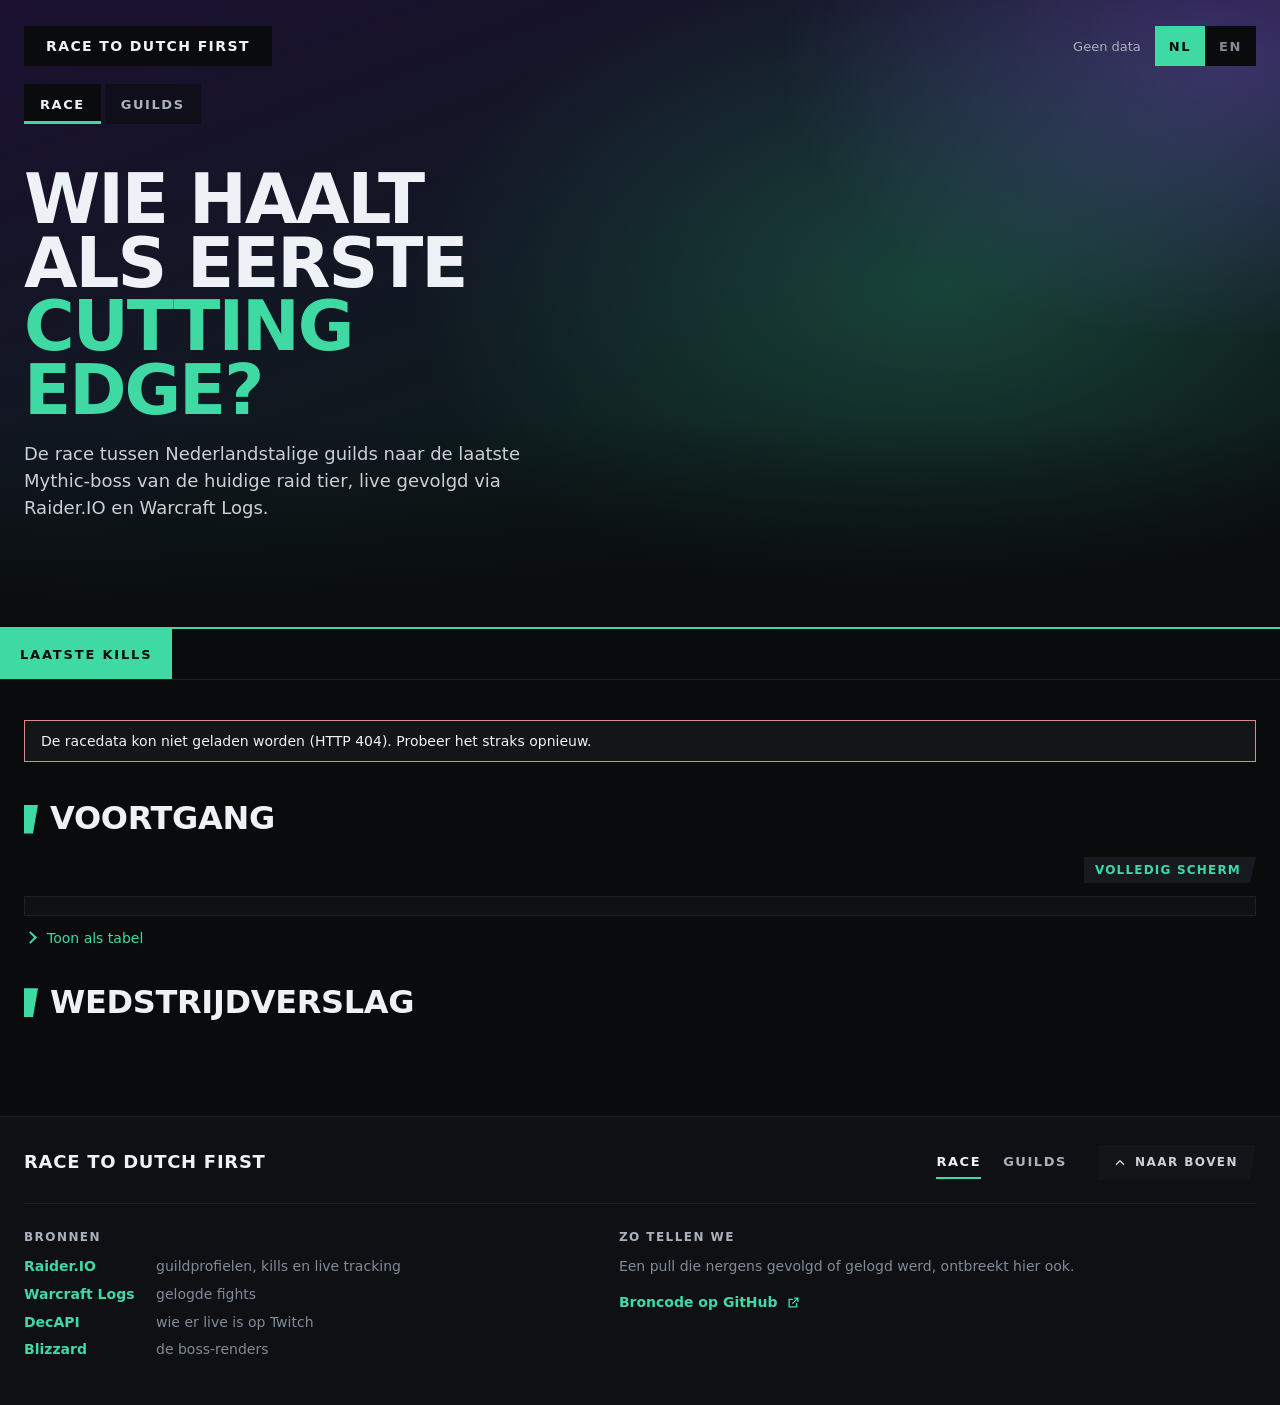
==== commit 80993414: "Update line 'volgende rond'; no section captions; no side-raid note (#35) * Update line: 'volgende r" ====
--- a/site/index.html
+++ b/site/index.html
@@ -3,7 +3,7 @@
 <head>
 <meta charset="utf-8">
 <meta name="viewport" content="width=device-width,initial-scale=1">
-<meta http-equiv="Content-Security-Policy" content="default-src 'self'; script-src 'self'; style-src 'self' https://fonts.googleapis.com; font-src https://fonts.gstatic.com; img-src 'self' data: https://static-cdn.jtvnw.net; frame-src https://player.twitch.tv; connect-src 'self'; object-src 'none'; base-uri 'none'; form-action 'none';">
+<meta http-equiv="Content-Security-Policy" content="default-src 'self'; script-src 'self'; style-src 'self' https://fonts.googleapis.com; font-src https://fonts.gstatic.com; img-src 'self' data: https://static-cdn.jtvnw.net; frame-src https://player.twitch.tv; connect-src 'self' https://decapi.me; object-src 'none'; base-uri 'none'; form-action 'none';">
 <title>Race to Dutch First · Nederlandstalige WoW-guilds naar Cutting Edge</title>
 <meta name="description" content="Welke Nederlandstalige World of Warcraft-guild haalt als eerste Cutting Edge? De race naar de laatste Mythic-boss, live gevolgd.">
 <link rel="canonical" href="https://racetodutchfirst.bmiest.be/">
@@ -84,11 +84,9 @@
   <div id="globalError" class="error-capsule" role="alert" hidden></div>
 
   <section id="winnerBanner" class="winner v-race" aria-live="polite" hidden></section>
-  <div id="sideRaids" class="side-raids v-race" hidden></div>
 
   <section class="view v-race" aria-labelledby="timelineHeading">
     <h2 id="timelineHeading" class="view__title" data-i18n="timeline.h">Voortgang</h2>
-    <p class="section-caption" data-i18n="timeline.cap">Trede = kill · tussenstap = nieuwe beste pull · ster = eerste kill van de race</p>
     <div id="timelineBox" class="tl-box">
       <div class="tl-bar">
         <span class="tl-bar__title" data-i18n="timeline.h">Voortgang</span>
@@ -116,14 +114,12 @@
 
   <section id="raceLog" class="view v-race" aria-labelledby="logHeading">
     <h2 id="logHeading" class="view__title" data-i18n="log.h">Wedstrijdverslag</h2>
-    <p class="section-caption" data-i18n="log.cap">De race dag na dag: kills, eerste kills en inhaalbewegingen, met de stand aan het eind van de dag.</p>
     <ol id="logList" class="log"></ol>
     <div id="logMore" class="log-more"></div>
   </section>
 
   <section class="view v-guilds" aria-labelledby="guildHeading">
     <h2 id="guildHeading" class="view__title" data-i18n="guild.h">Per guild</h2>
-    <p class="section-caption" data-i18n="guild.cap">Per boss de killdatum of de beste pull; rechts elke pull op de huidige boss.</p>
     <div class="table-wrap gs-wrap" tabindex="0" role="region" aria-labelledby="guildHeading">
       <table id="guildSheets" class="gs"></table>
     </div>
@@ -131,16 +127,13 @@
 
   <section id="hallOfFame" class="view v-hof" aria-labelledby="hofHeading" hidden>
     <h2 id="hofHeading" class="view__title" data-i18n="hof.h">Hall of fame</h2>
-    <p class="section-caption" data-i18n="hof.cap">Kies een boss: wie hem als eerste versloeg, met welk team, en wie volgde.</p>
     <div id="hofTabs" class="hof-tabs" role="tablist" aria-label="Bosses" data-i18n-aria-label="hof.tabs"></div>
     <div id="hofStage" class="hof-box" role="tabpanel" tabindex="0"></div>
     <h3 id="hofPresentHeading" class="hof-subtitle" data-i18n="hof.present.h">Altijd paraat</h3>
-    <p class="section-caption" data-i18n="hof.present.cap">Per guild de raiders die bij elke Mythic-kill van hun guild waren. Een alt telt apart.</p>
     <div id="hofPresent" class="hof-present"></div>
     <div id="hofMore" class="hof-more"></div>
     <div id="hofAll" class="hof-all" hidden>
       <h3 id="hofRaidersHeading" class="hof-subtitle" data-i18n="hof.raiders.h">Raiders</h3>
-      <p class="section-caption" data-i18n="hof.raiders.cap">Eerst wie het vaakst bij de eerste kill van de race was, dan wie de meeste bosses mee versloeg met zijn guild. Het zijn characters, geen spelers: een alt telt apart.</p>
       <div class="table-wrap hof-table-wrap" tabindex="0" role="region" aria-labelledby="hofRaidersHeading">
         <table id="hofRaiders" class="data-table hof-table"></table>
       </div>
--- a/site/style.css
+++ b/site/style.css
@@ -82,6 +82,7 @@
   content: ""; flex: 0 0 14px; width: 14px; height: .9em; background: var(--jade);
   clip-path: polygon(0 0, 100% 0, calc(100% - 5px) 100%, 0 100%);
 }
+.view__title { margin-bottom: 18px; }
 .section-caption { font-size: 14px; line-height: 1.5; color: var(--ink-300); max-width: 72ch; margin-bottom: 18px; }
 .chart { width: 100%; min-width: 0; }
 .chart svg { display: block; width: 100%; height: auto; overflow: visible; }
@@ -155,6 +156,8 @@
 .svg-star { fill: var(--gold); stroke: var(--ink-850); stroke-width: 1.5; }
 .svg-end { fill: var(--guild); font: 700 14px var(--f-display); }
 .svg-end__n { fill: var(--paper-dim); font: 500 12px var(--f-mono); }
+.svg-key { fill: var(--paper-dim); font: 12px var(--f-display); }
+.svg-node--key { stroke: var(--paper-dim); }
 .svg-end__go { fill: var(--ink-200); font: 500 12px var(--f-mono); }
 /* The finish: a jade band over the top level, the CE boss's head and name in it, a 2px line. */
 .svg-finish { fill: rgba(63, 217, 164, .1); }
@@ -354,7 +357,7 @@
 
 /* ---- Per guild: a row per guild, a cell per boss, then its current-boss pulls ---------- */
 .gs-wrap { position: relative; overflow-x: auto; margin: -6px; } /* relative: clips the cells' visually-hidden text too */
-/* Fixed layout: the guild and pulls columns keep their width, the nine bosses share the rest. */
+/* Fixed layout: the guild and pulls columns keep their width, the counted bosses share the rest. */
 .gs { width: 100%; min-width: 1040px; table-layout: fixed; border-collapse: separate; border-spacing: 6px; font-size: 13px; }
 .gs-corner, .gs-who { width: 240px; }
 .gs-pulls-h, .gs-pulls { width: 230px; }
@@ -487,6 +490,3 @@
   *, *::before, *::after { animation-duration: .001ms !important; transition-duration: .001ms !important; }
 }
 
-/* ---- side raids (a raid that doesn't count, e.g. Sporefall in Season 1) ------------------ */
-.side-raids { display: grid; gap: 4px; padding: 12px 16px; background: var(--ink-800); border: 1px solid var(--ink-700); font-size: 14px; color: var(--paper-dim); }
-.side-raids__h { color: var(--paper); font-weight: 600; }
--- a/site/halloffame.css
+++ b/site/halloffame.css
@@ -85,7 +85,7 @@
 
 /* ---- Altijd paraat ---------------------------------------------------------------------- */
 .hof-subtitle {
-  display: flex; align-items: center; gap: 10px; margin-top: 48px; margin-bottom: 8px;
+  display: flex; align-items: center; gap: 10px; margin-top: 48px; margin-bottom: 16px;
   font-size: clamp(20px, 2vw, 24px); font-weight: 800; line-height: 1.05; text-transform: uppercase; color: var(--paper);
 }
 .hof-subtitle::before {
@@ -128,6 +128,9 @@
 .hof-table thead .hof-num { font-family: inherit; }
 .hof-rank--tie { color: var(--ink-300); } /* a shared rank reads once, in paper */
 .hof-firsts { color: var(--ink-300); }
+/* The column the ranking sorts by: a drawn chevron pointing down after its head. */
+.hof-table thead .is-sorted { color: var(--paper); }
+.hof-table thead .is-sorted::after { content: ""; display: inline-block; width: 6px; height: 6px; margin-left: 7px; vertical-align: 2px; border-right: 2px solid var(--jade); border-bottom: 2px solid var(--jade); transform: rotate(45deg); }
 .hof-row--first .hof-firsts { color: var(--gold); }
 
 /* ---- smaller screens -------------------------------------------------------------------- */
--- a/site/splash.css
+++ b/site/splash.css
@@ -177,7 +177,7 @@
 .streamers__close { display: grid; place-items: center; width: 32px; height: 32px; margin: -6px -8px -6px 0; padding: 0; border: 0; background: none; color: var(--ink-300); cursor: pointer; }
 .streamers__close svg { width: 14px; height: 14px; fill: none; stroke: currentColor; stroke-width: 2; }
 .streamers__close:hover { color: var(--paper); }
-.streamers__cap { margin: 4px 0 12px; font-size: 13px; color: var(--ink-300); }
+.streamers__head { margin-bottom: 8px; }
 .streamers__grp { padding: 10px 0; border-top: 1px solid var(--ink-700); }
 .streamers__guild { display: flex; align-items: center; gap: 8px; margin-bottom: 6px; font-size: 12px; font-weight: 700; letter-spacing: .12em; text-transform: uppercase; color: var(--paper-dim); }
 .streamers__guild i { width: 12px; height: 12px; flex: 0 0 12px; background: var(--guild); clip-path: polygon(0 0, 100% 0, calc(100% - 3px) 100%, 0 100%); }
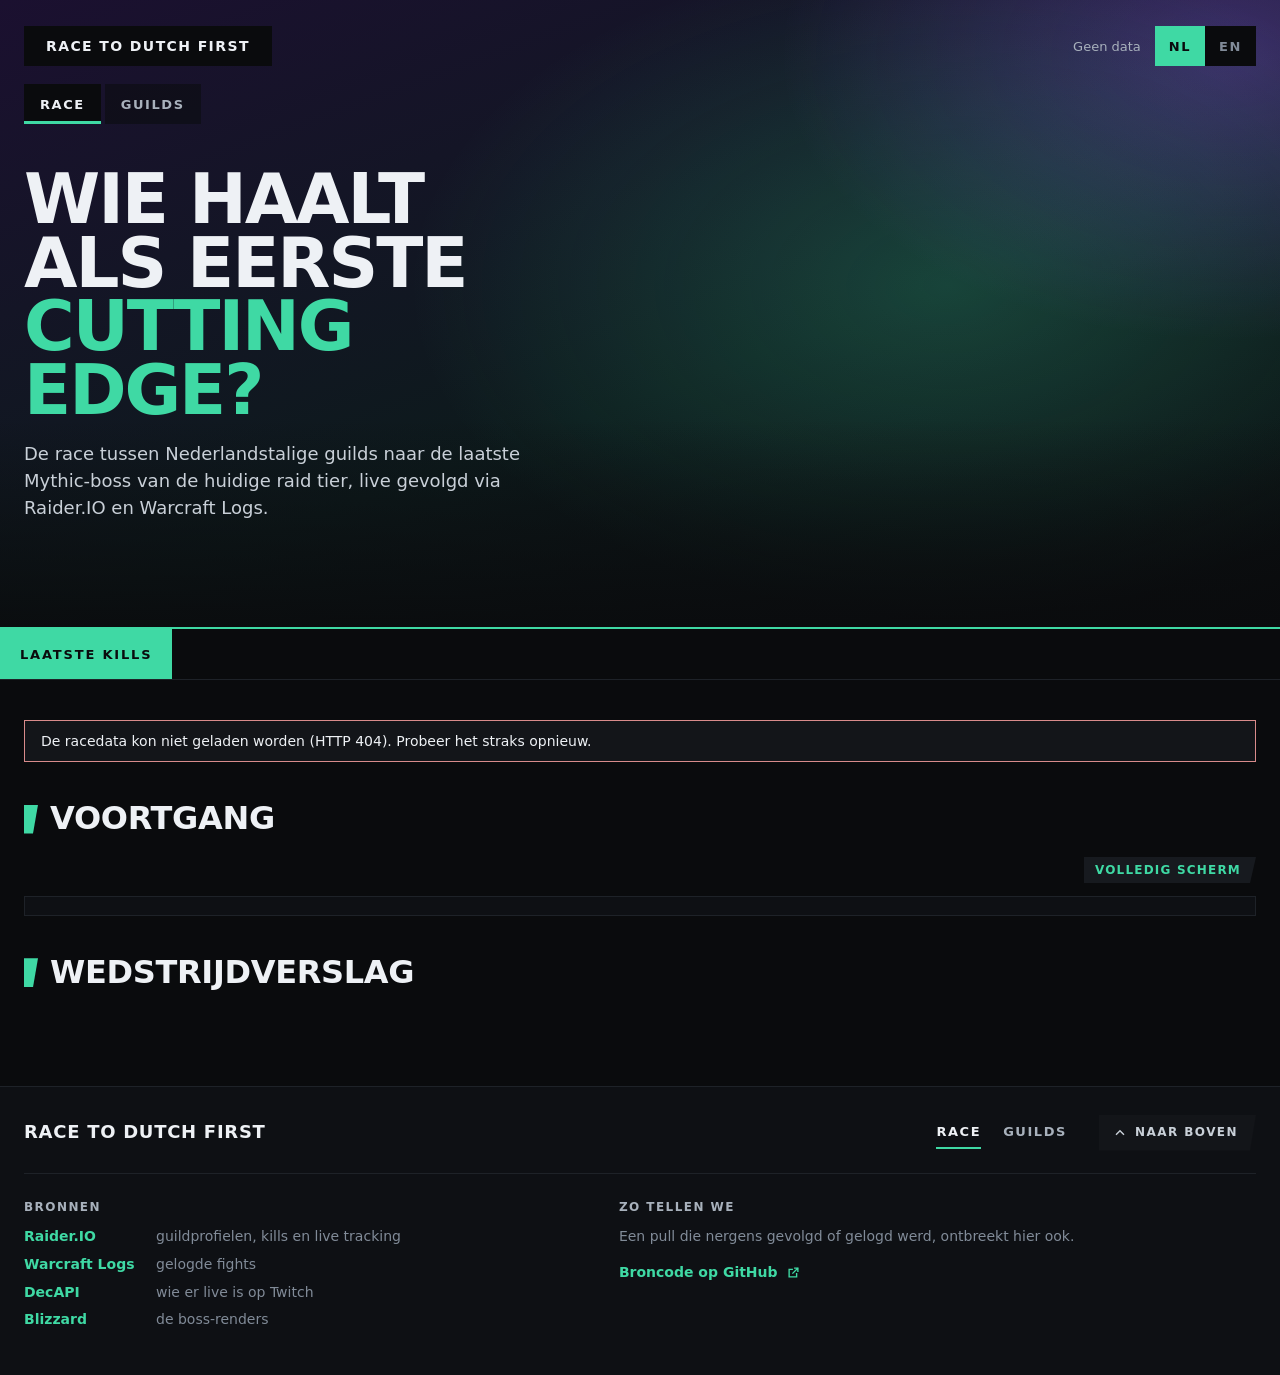
==== commit 8ee0bf1d: "Voortgang: no 'Toon als tabel' on the front page (table, strings and the disclosure styles removed) " ====
--- a/site/index.html
+++ b/site/index.html
@@ -100,16 +100,11 @@
         <div id="tlBrush" class="tl-brush" hidden></div>
         <div id="tlReadout" class="tl-readout" role="status"></div>
         <div id="tlBump" class="chart tl-alt" hidden></div>
-        <div id="tlSmall" class="chart tl-small" hidden></div>
         <div id="tlPlayer" class="rp-controls" hidden></div>
         <div id="tlReplay" class="tl-replay" hidden></div>
         <div id="tlRing" class="chart tl-alt" hidden></div>
       </div>
     </div>
-    <details class="as-table">
-      <summary class="disclose" data-i18n="timeline.asTable">Toon als tabel</summary>
-      <div class="table-wrap"><table id="timelineTable" class="data-table"></table></div>
-    </details>
   </section>
 
   <section id="raceLog" class="view v-race" aria-labelledby="logHeading">
@@ -120,6 +115,7 @@
 
   <section class="view v-guilds" aria-labelledby="guildHeading">
     <h2 id="guildHeading" class="view__title" data-i18n="guild.h">Per guild</h2>
+    <div id="guildSmall" class="chart guild-small"></div>
     <div class="table-wrap gs-wrap" tabindex="0" role="region" aria-labelledby="guildHeading">
       <table id="guildSheets" class="gs"></table>
     </div>
--- a/site/style.css
+++ b/site/style.css
@@ -102,6 +102,7 @@
 .winner__label { font-size: 12px; font-weight: 700; letter-spacing: .2em; text-transform: uppercase; color: var(--gold); }
 .winner__name { font-size: clamp(30px, 5vw, 52px); font-weight: 700; line-height: 1.05; letter-spacing: -.02em; color: var(--paper); }
 .winner__text { margin-top: 6px; font-size: 16px; color: var(--paper-dim); }
+.winner__before { margin-top: 4px; font-size: 15px; font-weight: 600; color: var(--gold); }
 
 /* ---- race track (SVG) --------------------------------------------------- */
 .timeline-chart text { font-family: var(--f-display); }
@@ -123,17 +124,6 @@
 .swatch { width: 14px; height: 4px; background: var(--guild, var(--jade)); flex: 0 0 14px; }
 .dot { width: 9px; height: 9px; border-radius: var(--r-pill); background: var(--guild, var(--jade)); flex: 0 0 9px; display: inline-block; }
 
-.as-table { margin-top: 14px; font-size: 14px; color: var(--paper-dim); }
-.as-table summary { cursor: pointer; color: var(--jade); width: max-content; }
-/* One drawn disclosure mark for every <details> on the page (no browser triangle). */
-.disclose { list-style: none; display: flex; align-items: center; gap: 10px; }
-.disclose::-webkit-details-marker { display: none; }
-.disclose::before {
-  content: ""; flex: 0 0 auto; width: 7px; height: 7px; margin: 0 2px; border-right: 2px solid var(--jade); border-bottom: 2px solid var(--jade);
-  transform: rotate(-45deg); transition: transform var(--t-fast) var(--ease);
-}
-details[open] > .disclose::before { transform: rotate(45deg); }
-.as-table[open] summary { margin-bottom: 10px; }
 .table-wrap { max-width: 100%; }
 .data-table { border-collapse: collapse; font-size: 13px; }
 .data-table th, .data-table td { text-align: left; padding: 6px 14px 6px 0; border-bottom: 1px solid var(--ink-700); vertical-align: top; }
@@ -156,6 +146,11 @@
 .svg-star { fill: var(--gold); stroke: var(--ink-850); stroke-width: 1.5; }
 .svg-end { fill: var(--guild); font: 700 14px var(--f-display); }
 .svg-end__n { fill: var(--paper-dim); font: 500 12px var(--f-mono); }
+.svg-season-end { stroke: var(--jade-deep); stroke-width: 1.5; stroke-dasharray: 4 4; }
+.svg-season-end__lbl { fill: var(--jade); font: 800 12px var(--f-display); letter-spacing: .12em; text-transform: uppercase; }
+/* From the race's CE kill to the season's end: earned, so gold. */
+.svg-before { fill: none; stroke: var(--gold); stroke-width: 1.5; }
+.svg-before__lbl { fill: var(--gold); font: 700 12px var(--f-display); letter-spacing: .06em; text-transform: uppercase; }
 .svg-key { fill: var(--paper-dim); font: 12px var(--f-display); }
 .svg-node--key { stroke: var(--paper-dim); }
 .svg-end__go { fill: var(--ink-200); font: 500 12px var(--f-mono); }
@@ -226,6 +221,11 @@
 .svg-bump { fill: none; stroke: var(--guild); stroke-width: 4; stroke-linejoin: round; }
 .svg-pass { fill: var(--ink-900); stroke: var(--guild); stroke-width: 2.5; }
 .svg-pass__lbl { fill: var(--paper-dim); font: 12px var(--f-display); }
+.guild-small { margin-bottom: 28px; }
+@media (max-width: 599px) {
+  .guild-small .sm-grid { display: flex; gap: 8px; overflow-x: auto; scroll-snap-type: x mandatory; scrollbar-width: none; }
+  .guild-small .sm { flex: 0 0 84%; scroll-snap-align: start; }
+}
 .sm-grid { display: grid; grid-template-columns: repeat(var(--sm-cols, 3), minmax(0, 1fr)); gap: 10px; }
 .sm { background: var(--ink-850); border: 1px solid var(--ink-700); padding: 10px 0 2px; }
 .sm svg { display: block; }
@@ -264,6 +264,13 @@
 .log-stand li .mono { color: var(--paper); }
 .log-stand__rank { align-self: stretch; display: grid; place-items: center; width: 22px; background: var(--guild); color: var(--ink-900) !important; font-weight: 800; clip-path: polygon(0 0, 100% 0, calc(100% - 3px) 100%, 0 100%); }
 .log-more { margin-top: 6px; }
+.log-day--ahead::before { background: transparent; box-shadow: inset 0 0 0 2px var(--jade); clip-path: none; }
+.log-day--ahead .log-when b { color: var(--jade); }
+.log-ahead { font-size: 15px; color: var(--paper-dim); }
+.log-e--end { color: var(--paper); font-weight: 600; }
+/* A line the replay just reached: lit once, then like the rest (colour only, so it stays under reduced motion). */
+.log-e--new { animation: log-new 2.4s ease-out 1; }
+@keyframes log-new { from { background: var(--ink-750); color: var(--paper); } }
 @media (max-width: 720px) {
   .log-day { grid-template-columns: minmax(0, 1fr); gap: 8px; padding-left: 18px; }
   .log-e { grid-template-columns: 44px minmax(0, 1fr); font-size: 14px; }
@@ -307,7 +314,7 @@
 .rp-k { font-size: 22px; font-weight: 800; color: var(--paper); text-align: right; }
 .rp-k small { font-size: 13px; font-weight: 600; color: var(--ink-300); }
 .rp-lane.is-lead .rp-k { color: var(--gold); }
-.tl-box.is-full .tl-replay, .tl-box.is-full .tl-small { flex: 1; min-height: 0; overflow-y: auto; }
+.tl-box.is-full .tl-replay { flex: 1; min-height: 0; overflow-y: auto; }
 .tl-box.is-full .tl-alt { flex: 1; min-height: 0; overflow: hidden; }
 @media (max-width: 720px) {
   .rp-controls { flex-wrap: wrap; gap: 10px 12px; }
